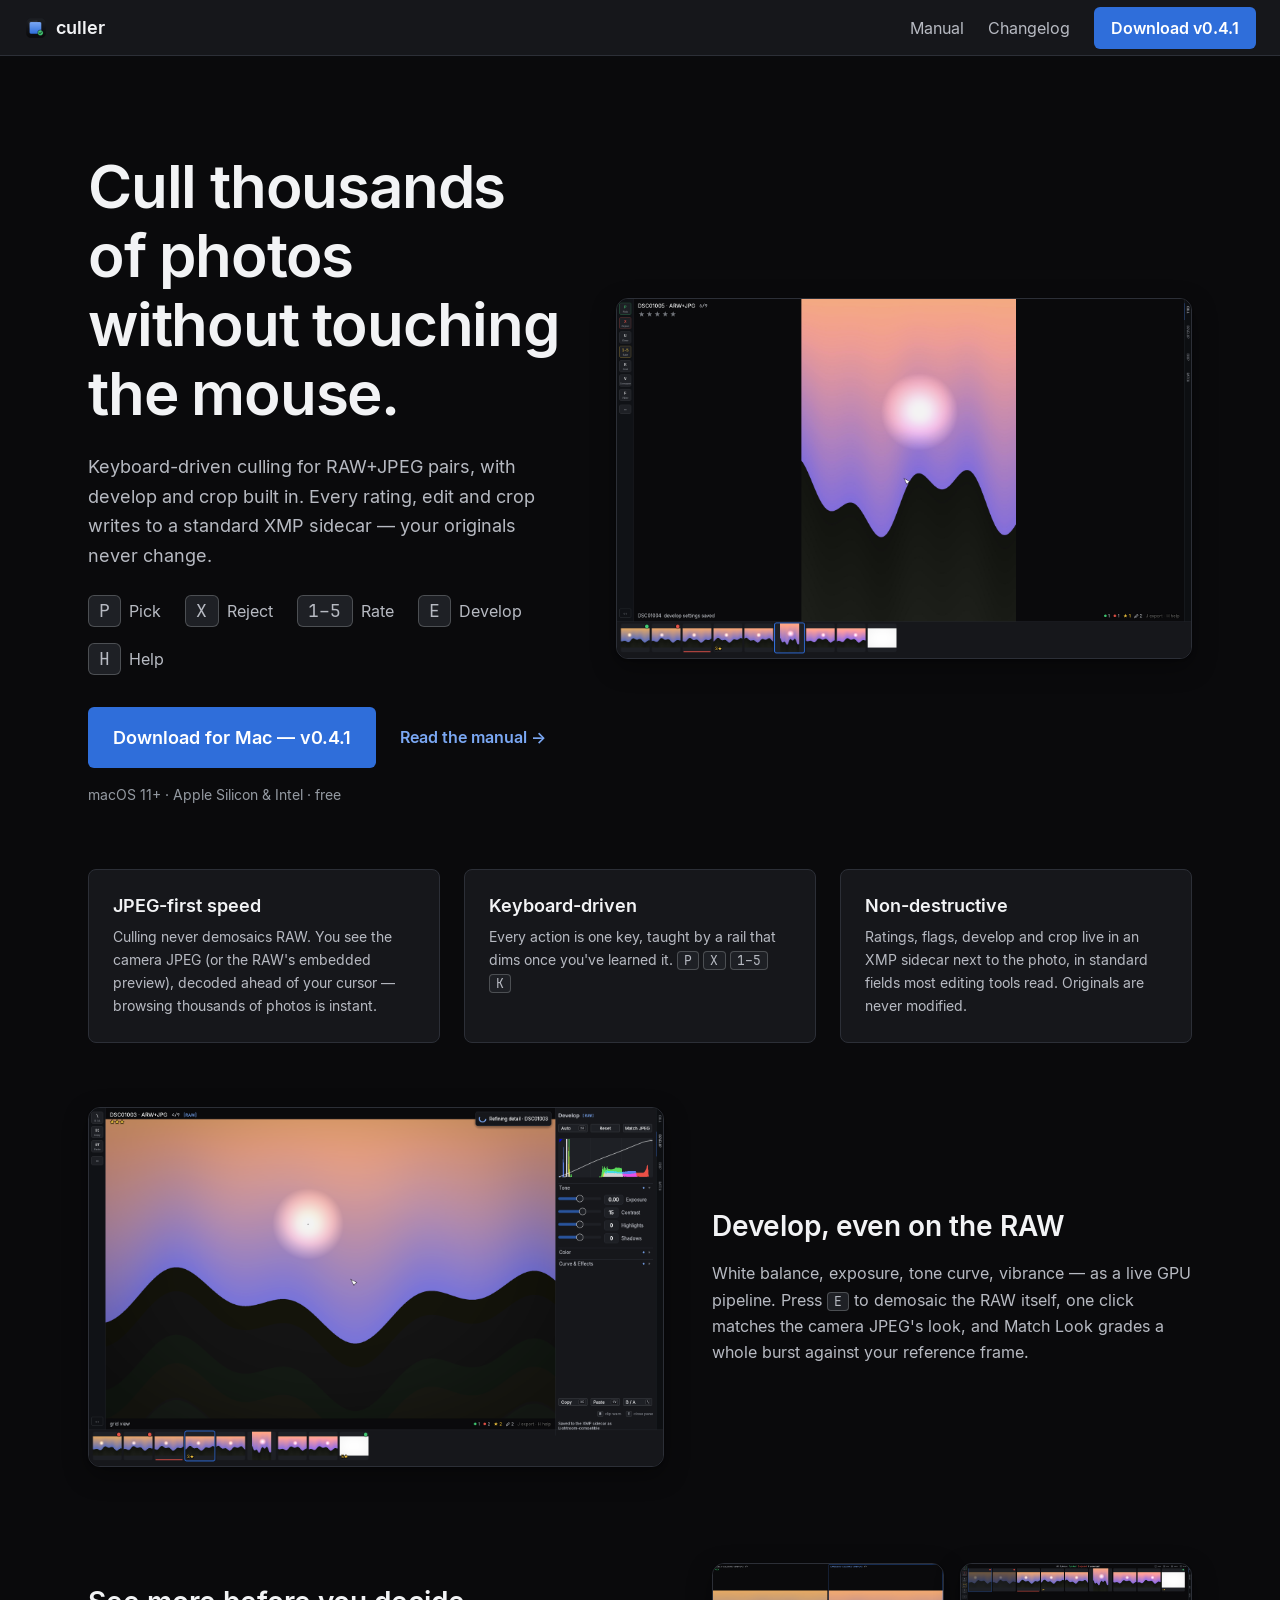
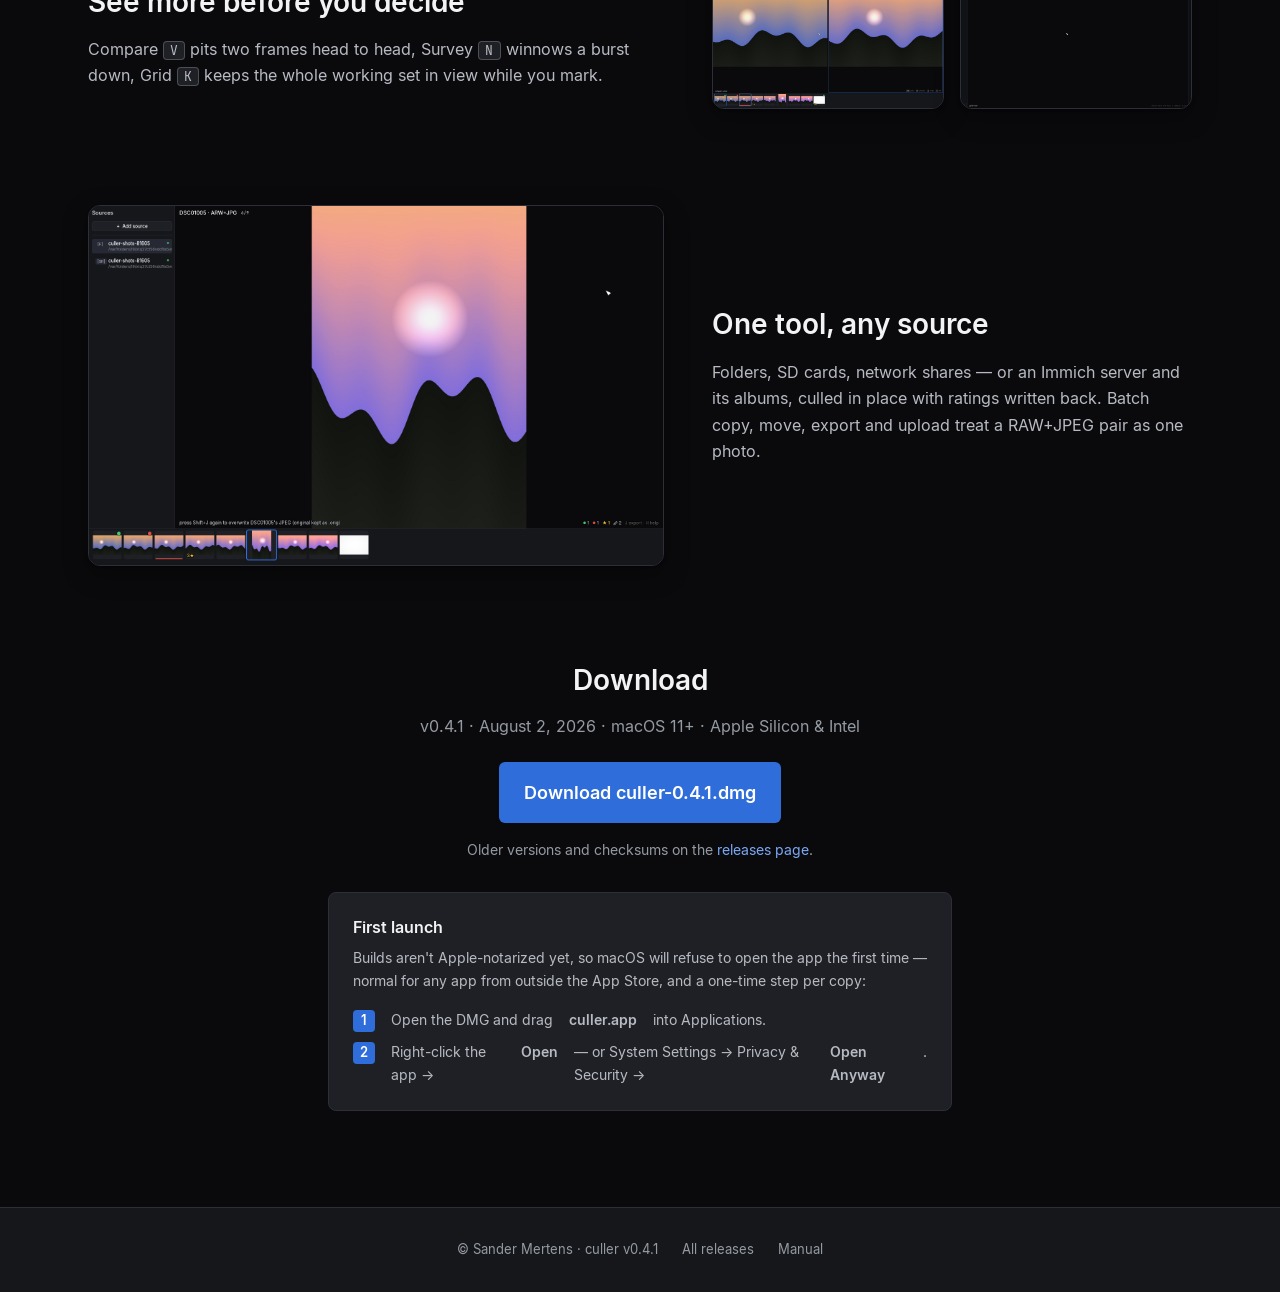
==== index.html @ eb778ec4 "site: v0.4.1" ====
<!DOCTYPE html>
<html lang="en">
<head>
<meta charset="utf-8">
<meta name="viewport" content="width=device-width, initial-scale=1">
<title>culler — keyboard-driven photo culling for macOS</title>
<meta name="description" content="Extremely fast, keyboard-driven photo culling for macOS. RAW+JPEG pairs, develop and crop built in, everything non-destructive.">
<link rel="icon" type="image/png" href="https://mertenssander.github.io/culler-releases/img/icon-256.png">
<link rel="apple-touch-icon" href="https://mertenssander.github.io/culler-releases/img/icon-512.png">
<link rel="preload" href="https://mertenssander.github.io/culler-releases/fonts/Inter-Regular.woff2" as="font" type="font/woff2" crossorigin>
<link rel="preload" href="https://mertenssander.github.io/culler-releases/fonts/Inter-SemiBold.woff2" as="font" type="font/woff2" crossorigin>
<link rel="preload" href="https://mertenssander.github.io/culler-releases/fonts/JetBrainsMono-Regular.woff2" as="font" type="font/woff2" crossorigin>
<link rel="stylesheet" href="https://mertenssander.github.io/culler-releases/css/site.css?h=91cbe195ef2dc306fa63">
</head>
<body>
<header class="nav">
  <a class="nav-brand" href="https://mertenssander.github.io/culler-releases/">
    <img src="https://mertenssander.github.io/culler-releases/img/icon-256.png" alt="" width="24" height="24">
    <span>culler</span>
  </a>
  <nav class="nav-links">
    <a href="https://mertenssander.github.io/culler-releases/manual/">Manual</a>
    <a href="https://mertenssander.github.io/culler-releases/changelog/">Changelog</a>
    <a class="btn btn--accent" href="https://mertenssander.github.io/culler-releases/#download">Download v0.4.1</a>
  </nav>
  <details class="nav-menu">
    <summary aria-label="Menu">Menu</summary>
    <div class="nav-menu-panel">
      <a href="https://mertenssander.github.io/culler-releases/manual/">Manual</a>
      <a href="https://mertenssander.github.io/culler-releases/changelog/">Changelog</a>
      <a href="https://mertenssander.github.io/culler-releases/#download">Download v0.4.1</a>
    </div>
  </details>
</header>
<main>




  


<section class="hero">
  <div class="hero-copy">
    <h1>Cull thousands of photos without touching the mouse.</h1>
    <p class="lead">Keyboard-driven culling for RAW+JPEG pairs, with
    develop and crop built in. Every rating, edit and crop writes to
    a standard XMP sidecar — your originals never change.</p>
    <ul class="hero-keys">
      <li><kbd class="keycap keycap--lg">P</kbd> Pick</li>
      <li><kbd class="keycap keycap--lg">X</kbd> Reject</li>
      <li><kbd class="keycap keycap--lg">1–5</kbd> Rate</li>
      <li><kbd class="keycap keycap--lg">E</kbd> Develop</li>
      <li><kbd class="keycap keycap--lg">H</kbd> Help</li>
    </ul>
    <div class="hero-cta">
      <a class="btn btn--accent btn--lg" href="https:&#x2F;&#x2F;github.com&#x2F;mertenssander&#x2F;culler-releases&#x2F;releases&#x2F;download&#x2F;v0.4.1&#x2F;culler-0.4.1.dmg">Download for Mac — v0.4.1</a>
      <a class="link-arrow" href="https://mertenssander.github.io/culler-releases/manual/">Read the manual →</a>
    </div>
    <p class="hero-meta">macOS 11+ · Apple Silicon &amp; Intel · free</p>
  </div>
  <figure class="hero-shot">
    <img src="https://mertenssander.github.io/culler-releases/manual/img/01-culling-counters.png"
         alt="The culling view: a photo full-screen, pick and reject counters, the keycap rail on the left" width="1600" height="1000">
  </figure>
</section>

<section class="band">
  <div class="band-card">
    <h3>JPEG-first speed</h3>
    <p>Culling never demosaics RAW. You see the camera JPEG (or the RAW's
    embedded preview), decoded ahead of your cursor — browsing thousands of
    photos is instant.</p>
  </div>
  <div class="band-card">
    <h3>Keyboard-driven</h3>
    <p>Every action is one key, taught by a rail that dims once you've
    learned it. <kbd class="keycap">P</kbd> <kbd class="keycap">X</kbd> <kbd class="keycap">1–5</kbd>
    <kbd class="keycap">K</kbd></p>
  </div>
  <div class="band-card">
    <h3>Non-destructive</h3>
    <p>Ratings, flags, develop and crop live in an XMP sidecar next to the
    photo, in standard fields most editing tools read. Originals are never
    modified.</p>
  </div>
</section>

<section class="feature">
  <figure class="feature-shot">
    <img src="https://mertenssander.github.io/culler-releases/manual/img/12-develop-graded.png"
         alt="The develop pane: histogram, tone and color sliders, a graded photo" loading="lazy" width="1600" height="1000">
  </figure>
  <div class="feature-copy">
    <h2>Develop, even on the RAW</h2>
    <p>White balance, exposure, tone curve, vibrance — as a live GPU
    pipeline. Press <kbd class="keycap">E</kbd> to demosaic the RAW itself, one
    click matches the camera JPEG's look, and Match Look grades a whole
    burst against your reference frame.</p>
  </div>
</section>

<section class="feature feature--flip">
  <figure class="feature-shot feature-shot--pair">
    <img src="https://mertenssander.github.io/culler-releases/manual/img/09-compare.png"
         alt="Compare view: two photos side by side" loading="lazy" width="1600" height="1000">
    <img src="https://mertenssander.github.io/culler-releases/manual/img/18-grid.png"
         alt="Grid view: the working set as thumbnails with a live tally" loading="lazy" width="1600" height="1000">
  </figure>
  <div class="feature-copy">
    <h2>See more before you decide</h2>
    <p>Compare <kbd class="keycap">V</kbd> pits two frames head to head, Survey
    <kbd class="keycap">N</kbd> winnows a burst down, Grid <kbd class="keycap">K</kbd>
    keeps the whole working set in view while you mark.</p>
  </div>
</section>

<section class="feature">
  <figure class="feature-shot">
    <img src="https://mertenssander.github.io/culler-releases/manual/img/06-sources-pane.png"
         alt="The sources pane: folders, SD cards and an Immich server with albums" loading="lazy" width="1600" height="1000">
  </figure>
  <div class="feature-copy">
    <h2>One tool, any source</h2>
    <p>Folders, SD cards, network shares — or an Immich server and its
    albums, culled in place with ratings written back. Batch copy, move,
    export and upload treat a RAW+JPEG pair as one photo.</p>
  </div>
</section>

<section class="download" id="download">
  <h2>Download</h2>
  <p class="download-meta">v0.4.1 · August  2, 2026 ·
  macOS 11+ · Apple Silicon &amp; Intel</p>
  <a class="btn btn--accent btn--lg" href="https:&#x2F;&#x2F;github.com&#x2F;mertenssander&#x2F;culler-releases&#x2F;releases&#x2F;download&#x2F;v0.4.1&#x2F;culler-0.4.1.dmg">Download culler-0.4.1.dmg</a>
  <p class="download-alt">Older versions and checksums on the
  <a href="https://github.com/mertenssander/culler-releases/releases">releases page</a>.</p>
  <div class="firstlaunch">
    <h3>First launch</h3>
    <p>Builds aren't Apple-notarized yet, so macOS will refuse to open the
    app the first time — normal for any app from outside the App Store, and
    a one-time step per copy:</p>
    <ol>
      <li>Open the DMG and drag <strong>culler.app</strong> into Applications.</li>
      <li>Right-click the app → <strong>Open</strong> — or System Settings →
      Privacy &amp; Security → <strong>Open Anyway</strong>.</li>
    </ol>
  </div>
</section>

</main>
<footer class="footer">
  <span>© Sander Mertens · culler v0.4.1</span>
  <a href="https://github.com/mertenssander/culler-releases/releases">All releases</a>
  <a href="https://mertenssander.github.io/culler-releases/manual/">Manual</a>
</footer>
</body>
</html>
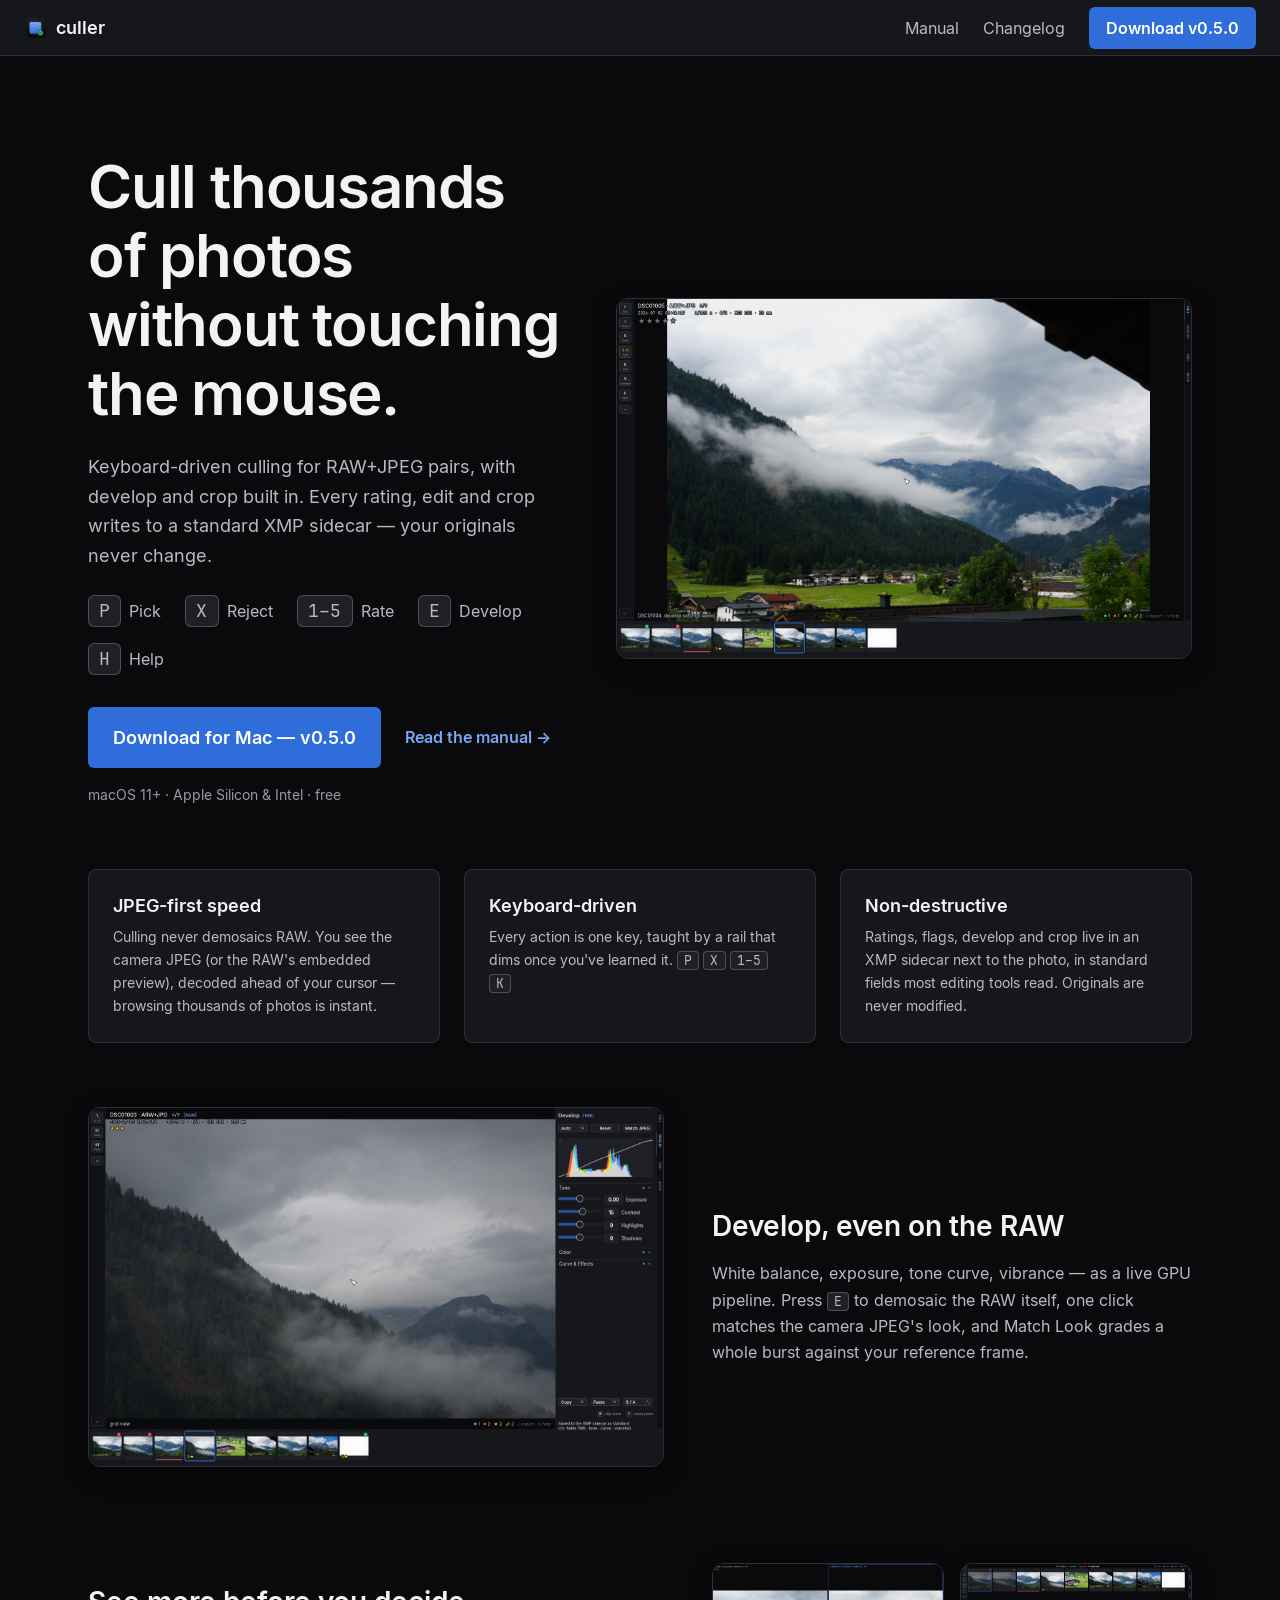
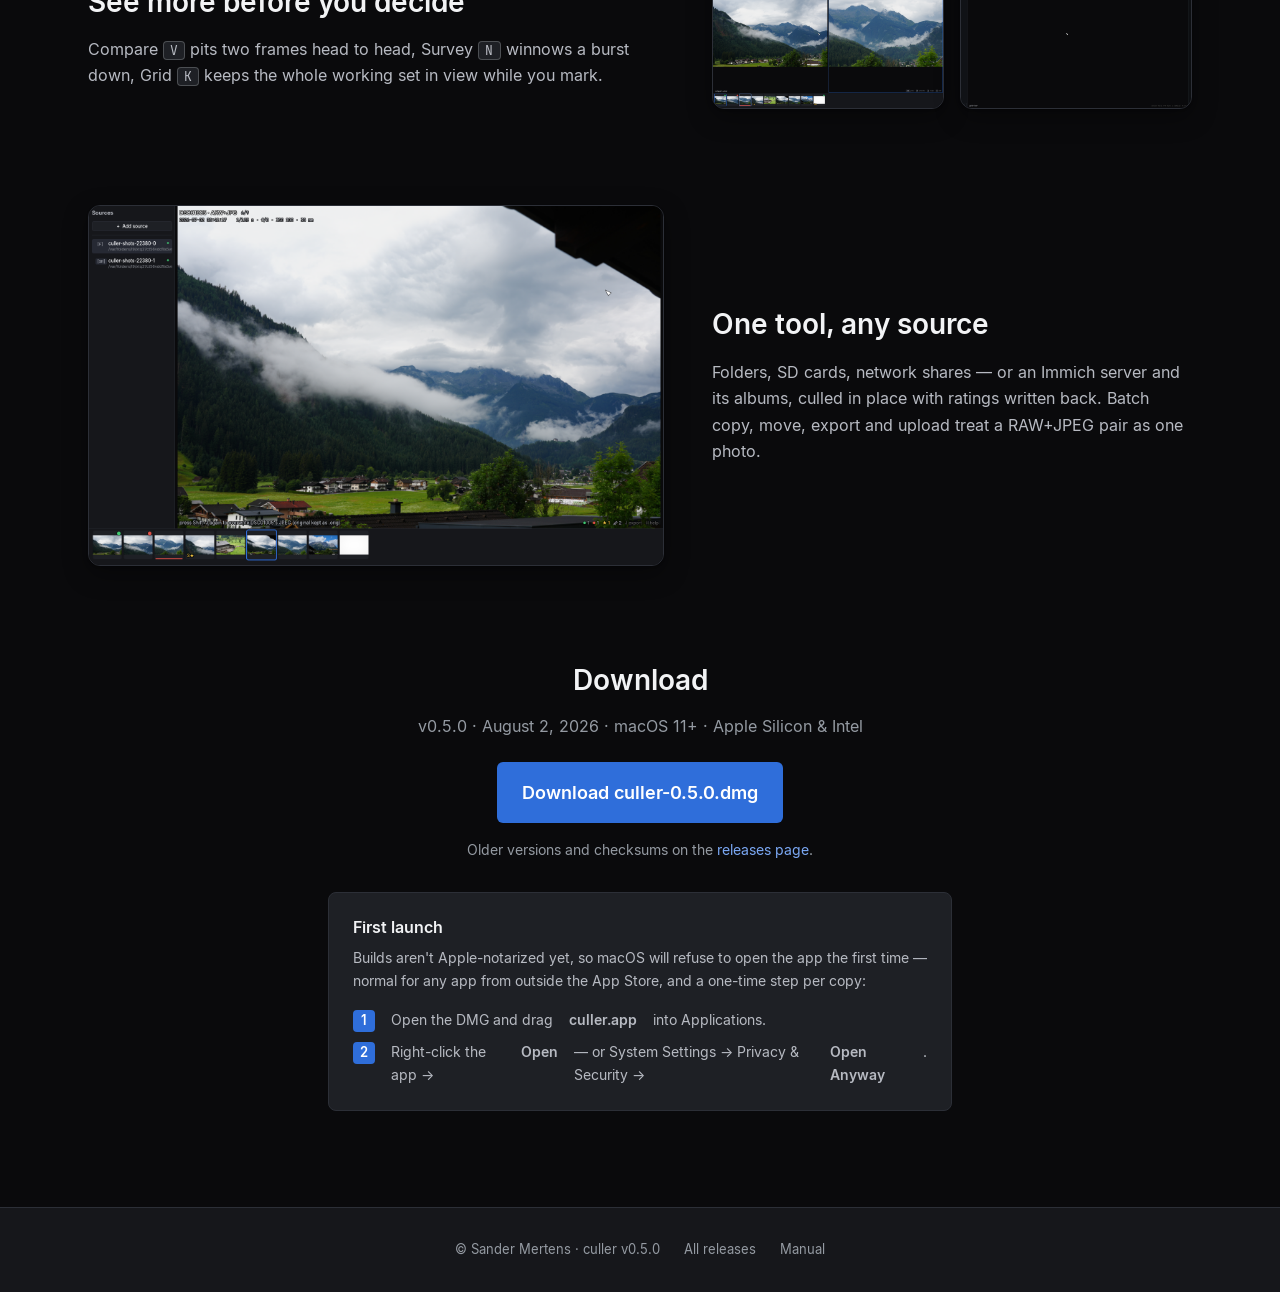
==== commit 75cf0464: "site: v0.5.0" ====
--- a/index.html
+++ b/index.html
@@ -22,14 +22,14 @@
   <nav class="nav-links">
     <a href="https://mertenssander.github.io/culler-releases/manual/">Manual</a>
     <a href="https://mertenssander.github.io/culler-releases/changelog/">Changelog</a>
-    <a class="btn btn--accent" href="https://mertenssander.github.io/culler-releases/#download">Download v0.4.1</a>
+    <a class="btn btn--accent" href="https://mertenssander.github.io/culler-releases/#download">Download v0.5.0</a>
   </nav>
   <details class="nav-menu">
     <summary aria-label="Menu">Menu</summary>
     <div class="nav-menu-panel">
       <a href="https://mertenssander.github.io/culler-releases/manual/">Manual</a>
       <a href="https://mertenssander.github.io/culler-releases/changelog/">Changelog</a>
-      <a href="https://mertenssander.github.io/culler-releases/#download">Download v0.4.1</a>
+      <a href="https://mertenssander.github.io/culler-releases/#download">Download v0.5.0</a>
     </div>
   </details>
 </header>
@@ -55,7 +55,7 @@
       <li><kbd class="keycap keycap--lg">H</kbd> Help</li>
     </ul>
     <div class="hero-cta">
-      <a class="btn btn--accent btn--lg" href="https:&#x2F;&#x2F;github.com&#x2F;mertenssander&#x2F;culler-releases&#x2F;releases&#x2F;download&#x2F;v0.4.1&#x2F;culler-0.4.1.dmg">Download for Mac — v0.4.1</a>
+      <a class="btn btn--accent btn--lg" href="https:&#x2F;&#x2F;github.com&#x2F;mertenssander&#x2F;culler-releases&#x2F;releases&#x2F;download&#x2F;v0.5.0&#x2F;culler-0.5.0.dmg">Download for Mac — v0.5.0</a>
       <a class="link-arrow" href="https://mertenssander.github.io/culler-releases/manual/">Read the manual →</a>
     </div>
     <p class="hero-meta">macOS 11+ · Apple Silicon &amp; Intel · free</p>
@@ -131,9 +131,9 @@
 
 <section class="download" id="download">
   <h2>Download</h2>
-  <p class="download-meta">v0.4.1 · August  2, 2026 ·
+  <p class="download-meta">v0.5.0 · August  2, 2026 ·
   macOS 11+ · Apple Silicon &amp; Intel</p>
-  <a class="btn btn--accent btn--lg" href="https:&#x2F;&#x2F;github.com&#x2F;mertenssander&#x2F;culler-releases&#x2F;releases&#x2F;download&#x2F;v0.4.1&#x2F;culler-0.4.1.dmg">Download culler-0.4.1.dmg</a>
+  <a class="btn btn--accent btn--lg" href="https:&#x2F;&#x2F;github.com&#x2F;mertenssander&#x2F;culler-releases&#x2F;releases&#x2F;download&#x2F;v0.5.0&#x2F;culler-0.5.0.dmg">Download culler-0.5.0.dmg</a>
   <p class="download-alt">Older versions and checksums on the
   <a href="https://github.com/mertenssander/culler-releases/releases">releases page</a>.</p>
   <div class="firstlaunch">
@@ -151,7 +151,7 @@
 
 </main>
 <footer class="footer">
-  <span>© Sander Mertens · culler v0.4.1</span>
+  <span>© Sander Mertens · culler v0.5.0</span>
   <a href="https://github.com/mertenssander/culler-releases/releases">All releases</a>
   <a href="https://mertenssander.github.io/culler-releases/manual/">Manual</a>
 </footer>
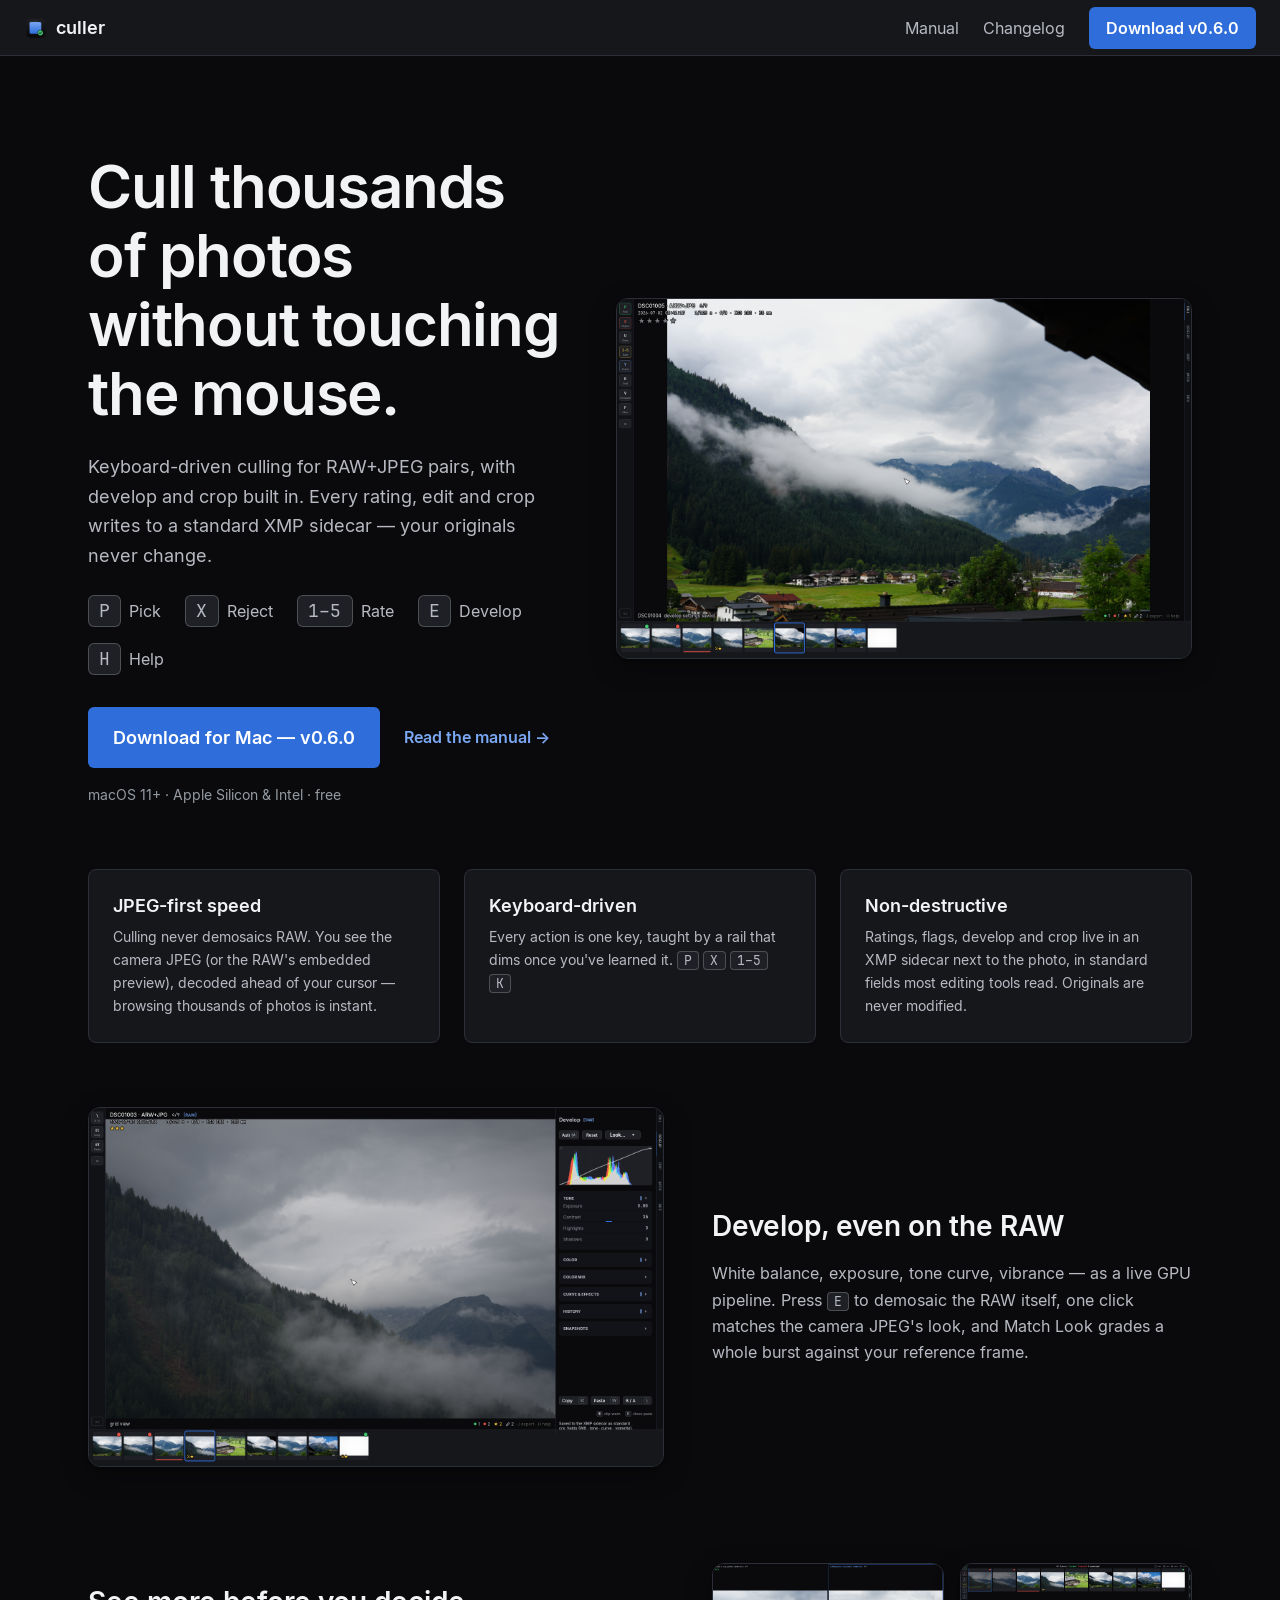
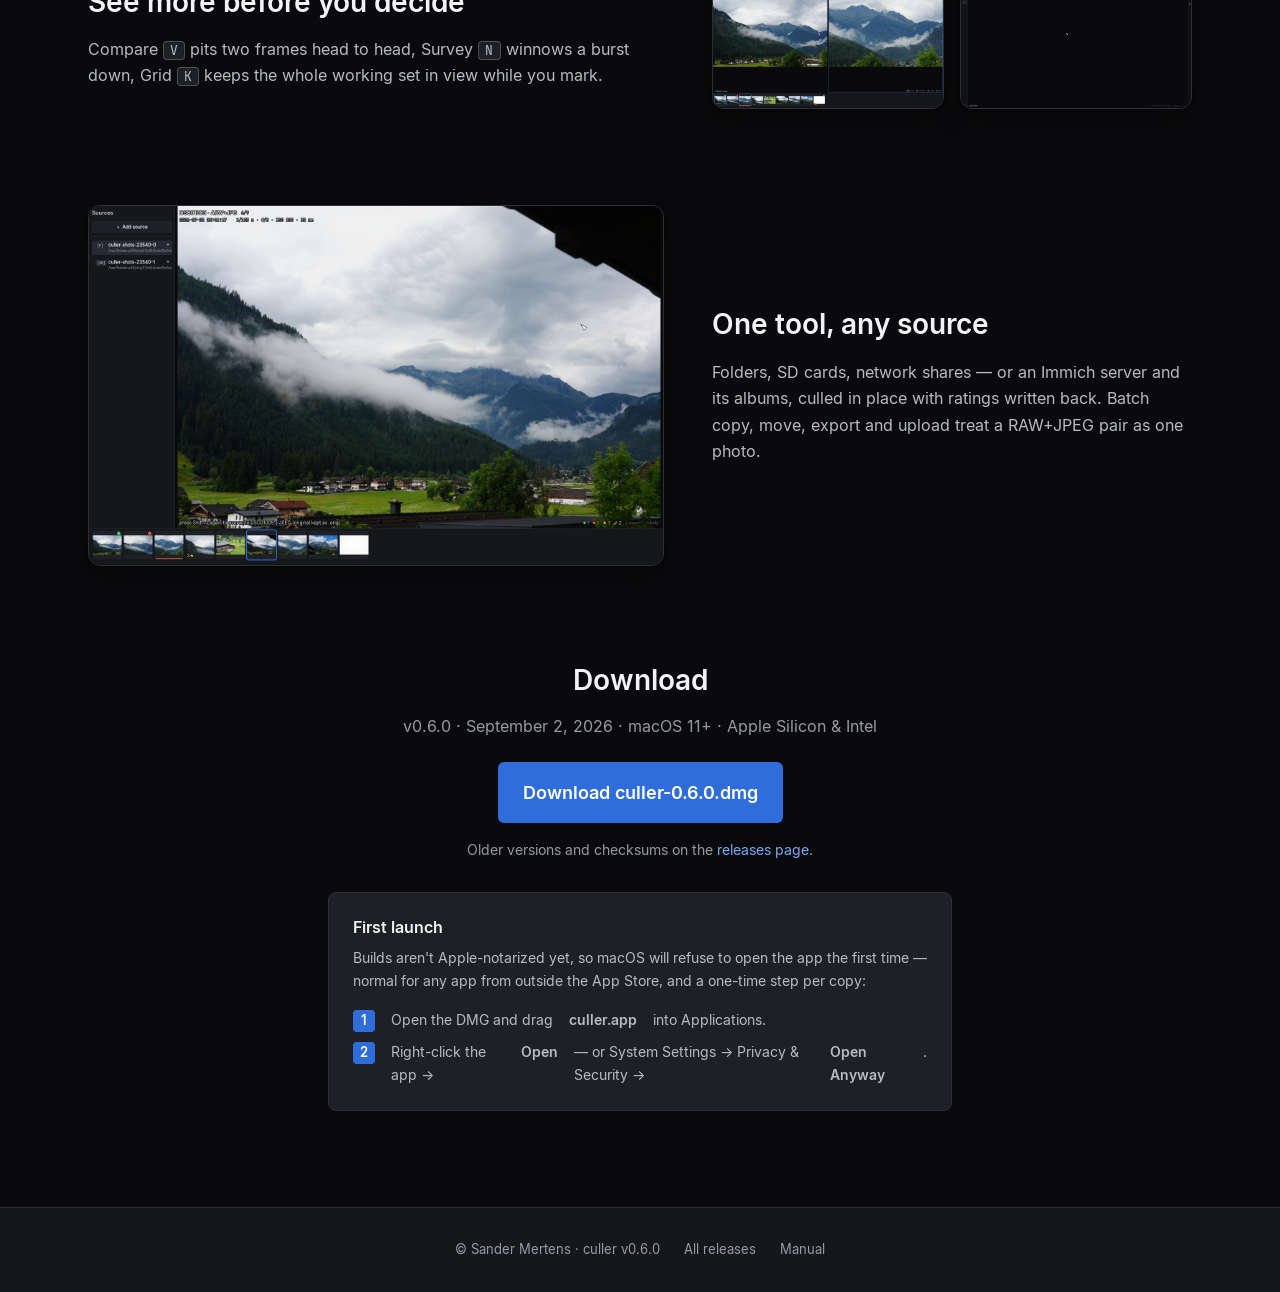
==== commit ce78b548: "site: v0.6.0" ====
--- a/index.html
+++ b/index.html
@@ -22,14 +22,14 @@
   <nav class="nav-links">
     <a href="https://mertenssander.github.io/culler-releases/manual/">Manual</a>
     <a href="https://mertenssander.github.io/culler-releases/changelog/">Changelog</a>
-    <a class="btn btn--accent" href="https://mertenssander.github.io/culler-releases/#download">Download v0.5.0</a>
+    <a class="btn btn--accent" href="https://mertenssander.github.io/culler-releases/#download">Download v0.6.0</a>
   </nav>
   <details class="nav-menu">
     <summary aria-label="Menu">Menu</summary>
     <div class="nav-menu-panel">
       <a href="https://mertenssander.github.io/culler-releases/manual/">Manual</a>
       <a href="https://mertenssander.github.io/culler-releases/changelog/">Changelog</a>
-      <a href="https://mertenssander.github.io/culler-releases/#download">Download v0.5.0</a>
+      <a href="https://mertenssander.github.io/culler-releases/#download">Download v0.6.0</a>
     </div>
   </details>
 </header>
@@ -55,7 +55,7 @@
       <li><kbd class="keycap keycap--lg">H</kbd> Help</li>
     </ul>
     <div class="hero-cta">
-      <a class="btn btn--accent btn--lg" href="https:&#x2F;&#x2F;github.com&#x2F;mertenssander&#x2F;culler-releases&#x2F;releases&#x2F;download&#x2F;v0.5.0&#x2F;culler-0.5.0.dmg">Download for Mac — v0.5.0</a>
+      <a class="btn btn--accent btn--lg" href="https:&#x2F;&#x2F;github.com&#x2F;mertenssander&#x2F;culler-releases&#x2F;releases&#x2F;download&#x2F;v0.6.0&#x2F;culler-0.6.0.dmg">Download for Mac — v0.6.0</a>
       <a class="link-arrow" href="https://mertenssander.github.io/culler-releases/manual/">Read the manual →</a>
     </div>
     <p class="hero-meta">macOS 11+ · Apple Silicon &amp; Intel · free</p>
@@ -131,9 +131,9 @@
 
 <section class="download" id="download">
   <h2>Download</h2>
-  <p class="download-meta">v0.5.0 · August  2, 2026 ·
+  <p class="download-meta">v0.6.0 · September  2, 2026 ·
   macOS 11+ · Apple Silicon &amp; Intel</p>
-  <a class="btn btn--accent btn--lg" href="https:&#x2F;&#x2F;github.com&#x2F;mertenssander&#x2F;culler-releases&#x2F;releases&#x2F;download&#x2F;v0.5.0&#x2F;culler-0.5.0.dmg">Download culler-0.5.0.dmg</a>
+  <a class="btn btn--accent btn--lg" href="https:&#x2F;&#x2F;github.com&#x2F;mertenssander&#x2F;culler-releases&#x2F;releases&#x2F;download&#x2F;v0.6.0&#x2F;culler-0.6.0.dmg">Download culler-0.6.0.dmg</a>
   <p class="download-alt">Older versions and checksums on the
   <a href="https://github.com/mertenssander/culler-releases/releases">releases page</a>.</p>
   <div class="firstlaunch">
@@ -151,7 +151,7 @@
 
 </main>
 <footer class="footer">
-  <span>© Sander Mertens · culler v0.5.0</span>
+  <span>© Sander Mertens · culler v0.6.0</span>
   <a href="https://github.com/mertenssander/culler-releases/releases">All releases</a>
   <a href="https://mertenssander.github.io/culler-releases/manual/">Manual</a>
 </footer>
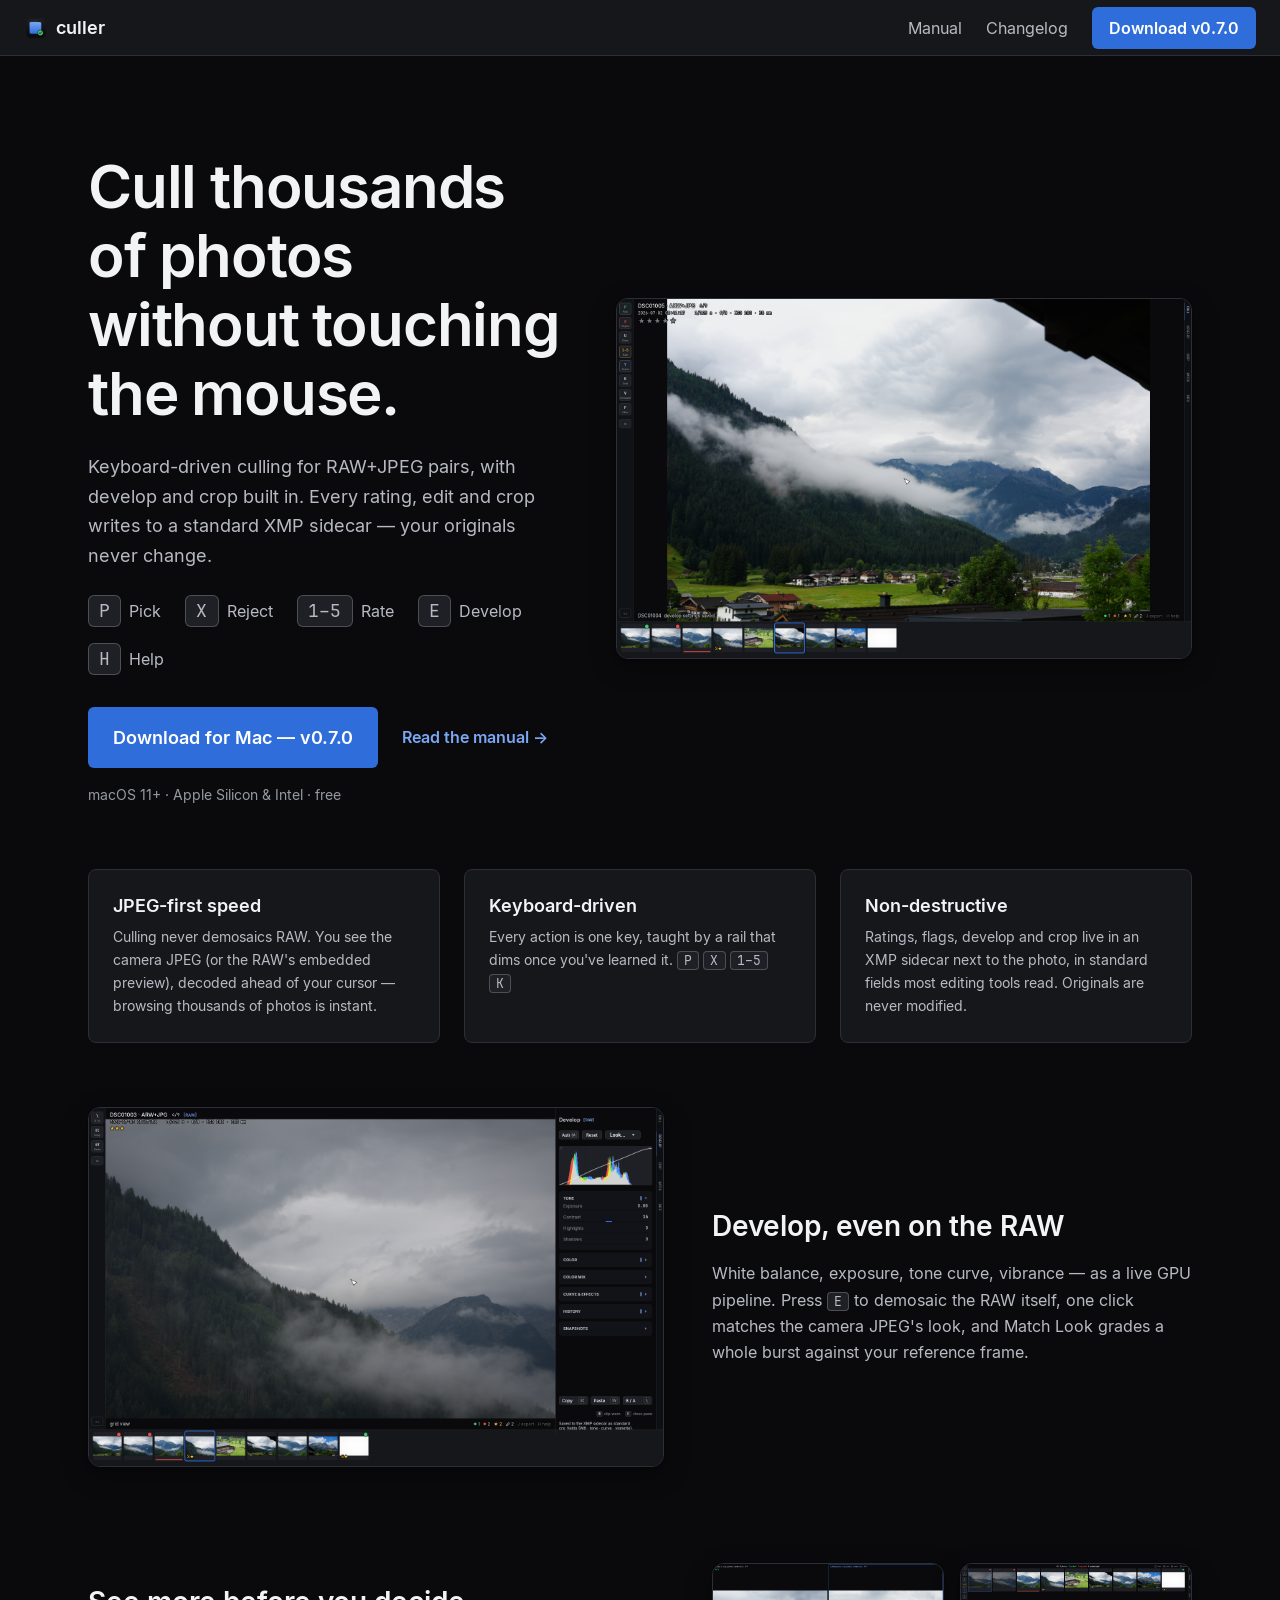
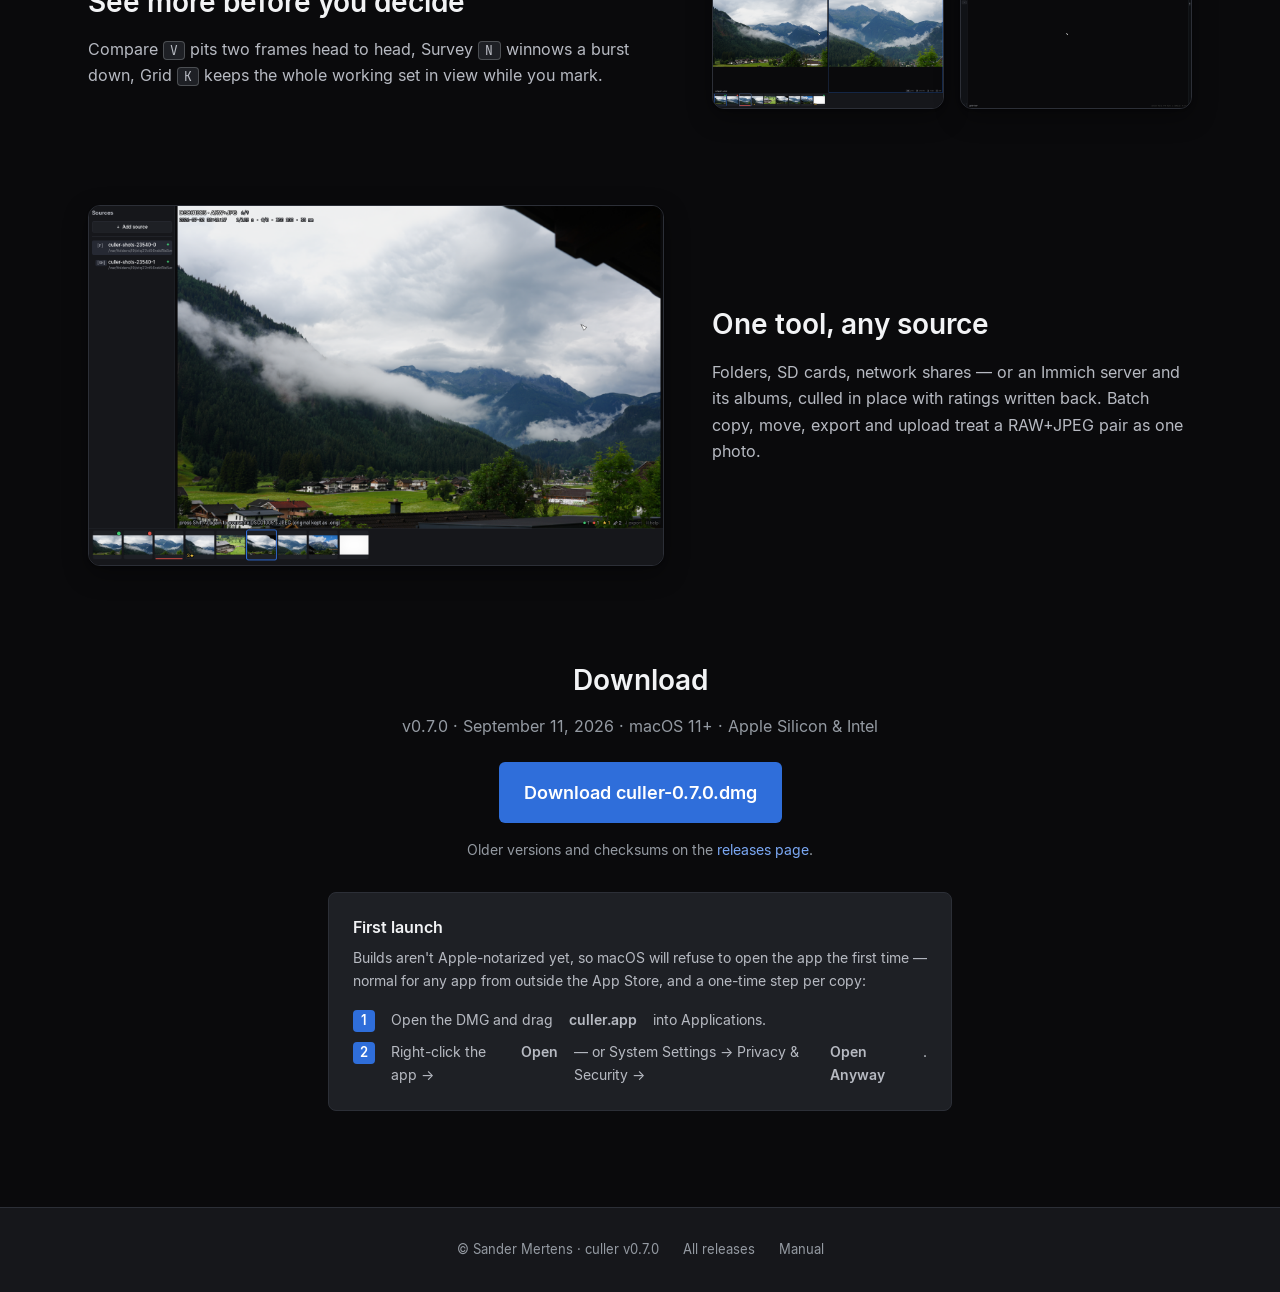
==== commit 8399f265: "site: v0.7.0" ====
--- a/index.html
+++ b/index.html
@@ -22,14 +22,14 @@
   <nav class="nav-links">
     <a href="https://mertenssander.github.io/culler-releases/manual/">Manual</a>
     <a href="https://mertenssander.github.io/culler-releases/changelog/">Changelog</a>
-    <a class="btn btn--accent" href="https://mertenssander.github.io/culler-releases/#download">Download v0.6.0</a>
+    <a class="btn btn--accent" href="https://mertenssander.github.io/culler-releases/#download">Download v0.7.0</a>
   </nav>
   <details class="nav-menu">
     <summary aria-label="Menu">Menu</summary>
     <div class="nav-menu-panel">
       <a href="https://mertenssander.github.io/culler-releases/manual/">Manual</a>
       <a href="https://mertenssander.github.io/culler-releases/changelog/">Changelog</a>
-      <a href="https://mertenssander.github.io/culler-releases/#download">Download v0.6.0</a>
+      <a href="https://mertenssander.github.io/culler-releases/#download">Download v0.7.0</a>
     </div>
   </details>
 </header>
@@ -55,7 +55,7 @@
       <li><kbd class="keycap keycap--lg">H</kbd> Help</li>
     </ul>
     <div class="hero-cta">
-      <a class="btn btn--accent btn--lg" href="https:&#x2F;&#x2F;github.com&#x2F;mertenssander&#x2F;culler-releases&#x2F;releases&#x2F;download&#x2F;v0.6.0&#x2F;culler-0.6.0.dmg">Download for Mac — v0.6.0</a>
+      <a class="btn btn--accent btn--lg" href="https:&#x2F;&#x2F;github.com&#x2F;mertenssander&#x2F;culler-releases&#x2F;releases&#x2F;download&#x2F;v0.7.0&#x2F;culler-0.7.0.dmg">Download for Mac — v0.7.0</a>
       <a class="link-arrow" href="https://mertenssander.github.io/culler-releases/manual/">Read the manual →</a>
     </div>
     <p class="hero-meta">macOS 11+ · Apple Silicon &amp; Intel · free</p>
@@ -131,9 +131,9 @@
 
 <section class="download" id="download">
   <h2>Download</h2>
-  <p class="download-meta">v0.6.0 · September  2, 2026 ·
+  <p class="download-meta">v0.7.0 · September 11, 2026 ·
   macOS 11+ · Apple Silicon &amp; Intel</p>
-  <a class="btn btn--accent btn--lg" href="https:&#x2F;&#x2F;github.com&#x2F;mertenssander&#x2F;culler-releases&#x2F;releases&#x2F;download&#x2F;v0.6.0&#x2F;culler-0.6.0.dmg">Download culler-0.6.0.dmg</a>
+  <a class="btn btn--accent btn--lg" href="https:&#x2F;&#x2F;github.com&#x2F;mertenssander&#x2F;culler-releases&#x2F;releases&#x2F;download&#x2F;v0.7.0&#x2F;culler-0.7.0.dmg">Download culler-0.7.0.dmg</a>
   <p class="download-alt">Older versions and checksums on the
   <a href="https://github.com/mertenssander/culler-releases/releases">releases page</a>.</p>
   <div class="firstlaunch">
@@ -151,7 +151,7 @@
 
 </main>
 <footer class="footer">
-  <span>© Sander Mertens · culler v0.6.0</span>
+  <span>© Sander Mertens · culler v0.7.0</span>
   <a href="https://github.com/mertenssander/culler-releases/releases">All releases</a>
   <a href="https://mertenssander.github.io/culler-releases/manual/">Manual</a>
 </footer>
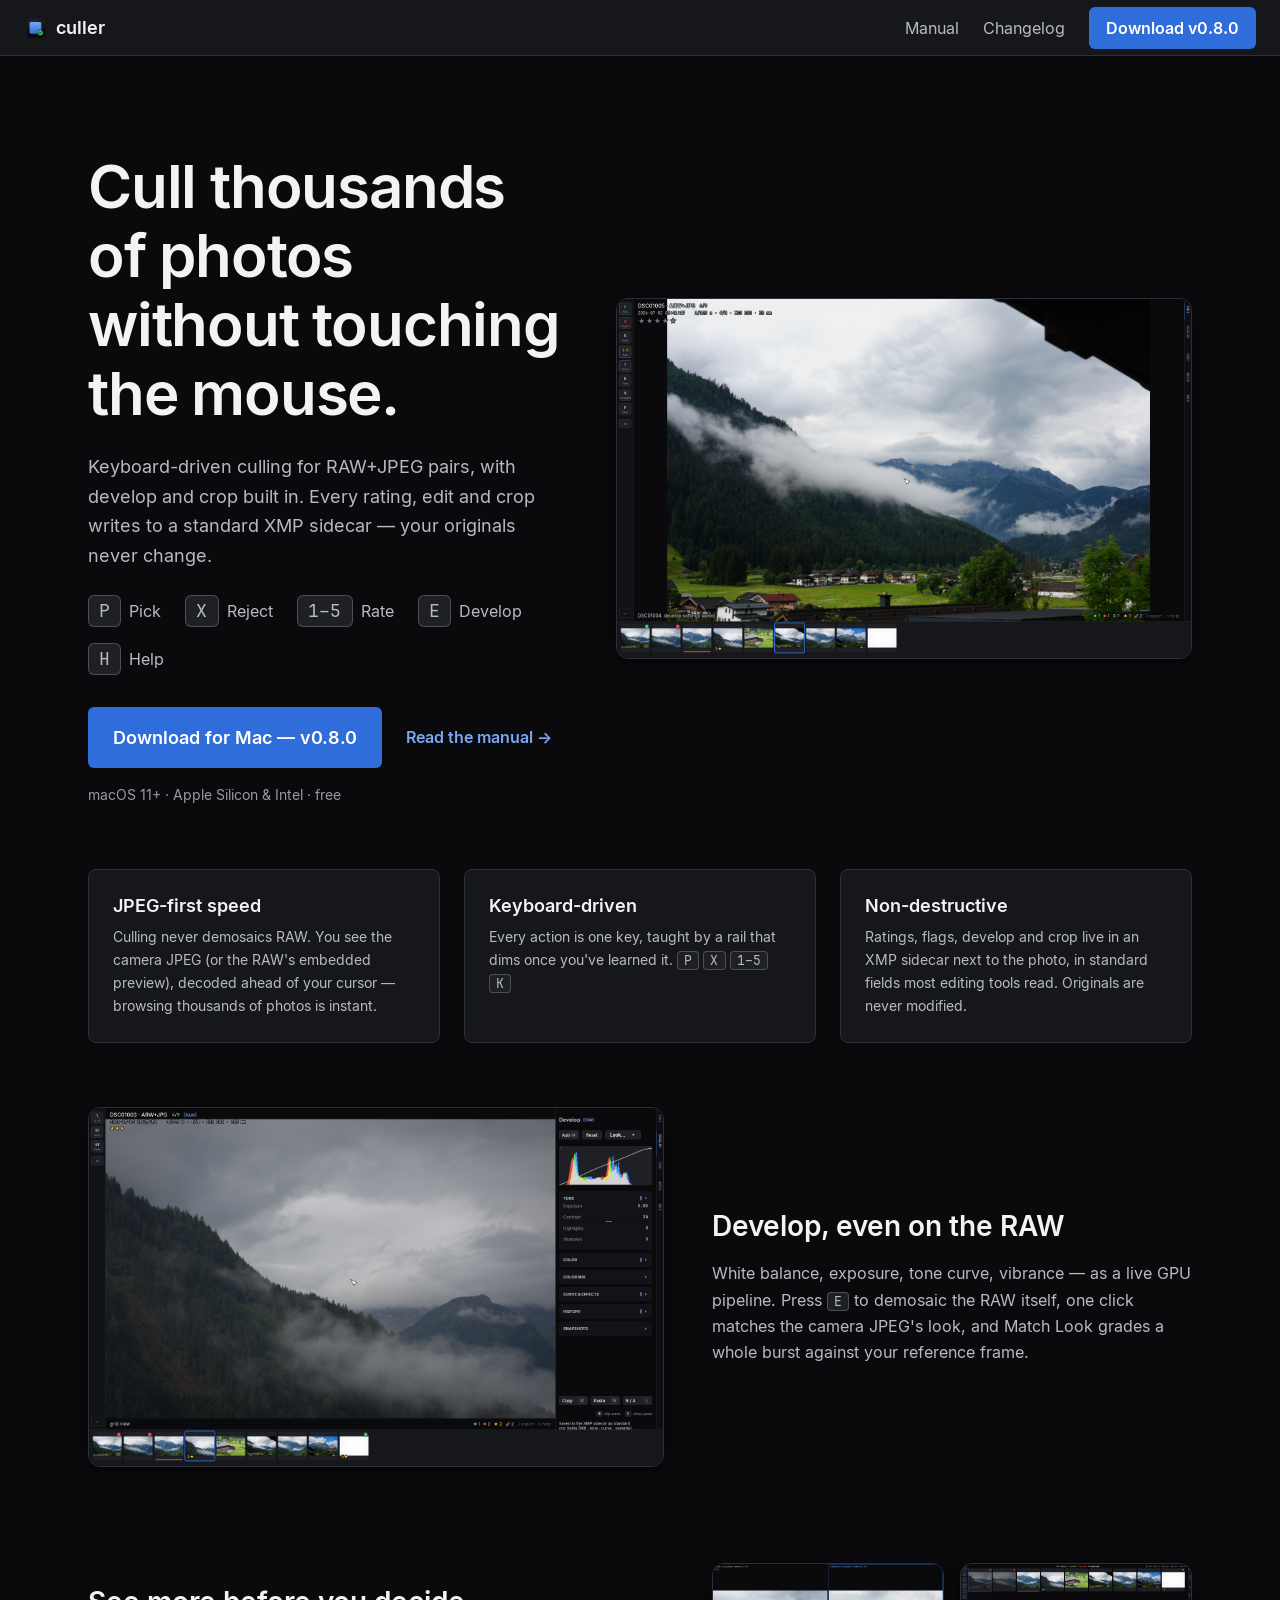
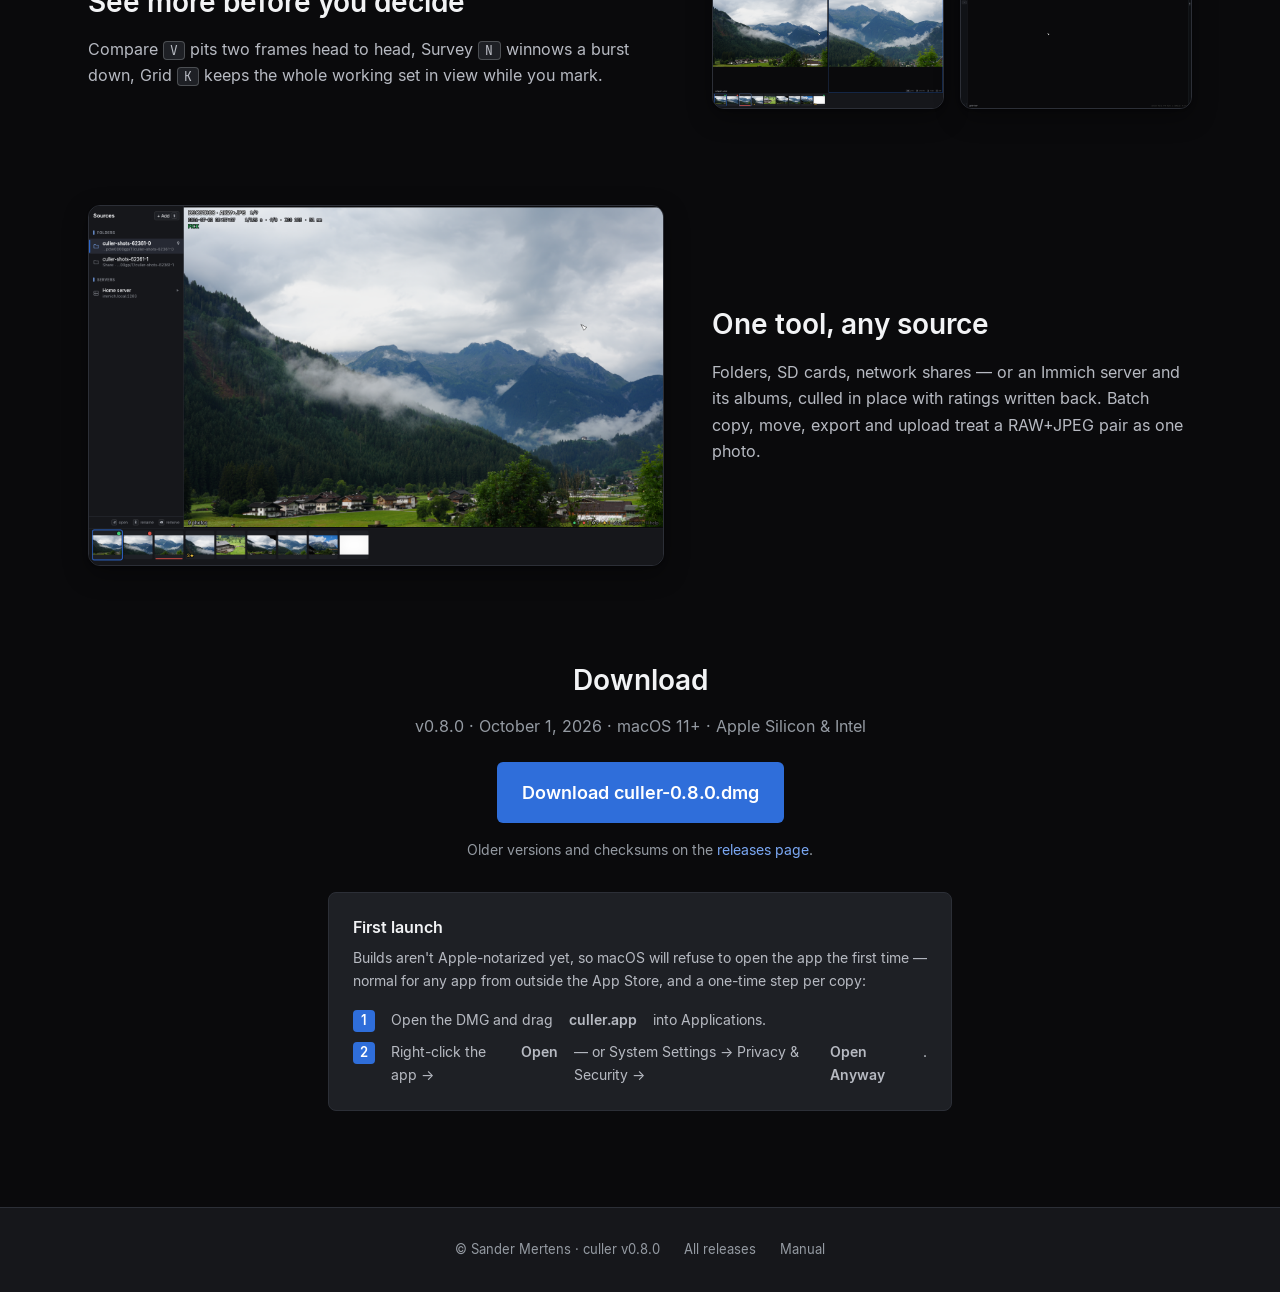
==== commit a9011d79: "site: v0.8.0" ====
--- a/index.html
+++ b/index.html
@@ -22,14 +22,14 @@
   <nav class="nav-links">
     <a href="https://mertenssander.github.io/culler-releases/manual/">Manual</a>
     <a href="https://mertenssander.github.io/culler-releases/changelog/">Changelog</a>
-    <a class="btn btn--accent" href="https://mertenssander.github.io/culler-releases/#download">Download v0.7.0</a>
+    <a class="btn btn--accent" href="https://mertenssander.github.io/culler-releases/#download">Download v0.8.0</a>
   </nav>
   <details class="nav-menu">
     <summary aria-label="Menu">Menu</summary>
     <div class="nav-menu-panel">
       <a href="https://mertenssander.github.io/culler-releases/manual/">Manual</a>
       <a href="https://mertenssander.github.io/culler-releases/changelog/">Changelog</a>
-      <a href="https://mertenssander.github.io/culler-releases/#download">Download v0.7.0</a>
+      <a href="https://mertenssander.github.io/culler-releases/#download">Download v0.8.0</a>
     </div>
   </details>
 </header>
@@ -55,7 +55,7 @@
       <li><kbd class="keycap keycap--lg">H</kbd> Help</li>
     </ul>
     <div class="hero-cta">
-      <a class="btn btn--accent btn--lg" href="https:&#x2F;&#x2F;github.com&#x2F;mertenssander&#x2F;culler-releases&#x2F;releases&#x2F;download&#x2F;v0.7.0&#x2F;culler-0.7.0.dmg">Download for Mac — v0.7.0</a>
+      <a class="btn btn--accent btn--lg" href="https:&#x2F;&#x2F;github.com&#x2F;mertenssander&#x2F;culler-releases&#x2F;releases&#x2F;download&#x2F;v0.8.0&#x2F;culler-0.8.0.dmg">Download for Mac — v0.8.0</a>
       <a class="link-arrow" href="https://mertenssander.github.io/culler-releases/manual/">Read the manual →</a>
     </div>
     <p class="hero-meta">macOS 11+ · Apple Silicon &amp; Intel · free</p>
@@ -131,9 +131,9 @@
 
 <section class="download" id="download">
   <h2>Download</h2>
-  <p class="download-meta">v0.7.0 · September 11, 2026 ·
+  <p class="download-meta">v0.8.0 · October  1, 2026 ·
   macOS 11+ · Apple Silicon &amp; Intel</p>
-  <a class="btn btn--accent btn--lg" href="https:&#x2F;&#x2F;github.com&#x2F;mertenssander&#x2F;culler-releases&#x2F;releases&#x2F;download&#x2F;v0.7.0&#x2F;culler-0.7.0.dmg">Download culler-0.7.0.dmg</a>
+  <a class="btn btn--accent btn--lg" href="https:&#x2F;&#x2F;github.com&#x2F;mertenssander&#x2F;culler-releases&#x2F;releases&#x2F;download&#x2F;v0.8.0&#x2F;culler-0.8.0.dmg">Download culler-0.8.0.dmg</a>
   <p class="download-alt">Older versions and checksums on the
   <a href="https://github.com/mertenssander/culler-releases/releases">releases page</a>.</p>
   <div class="firstlaunch">
@@ -151,7 +151,7 @@
 
 </main>
 <footer class="footer">
-  <span>© Sander Mertens · culler v0.7.0</span>
+  <span>© Sander Mertens · culler v0.8.0</span>
   <a href="https://github.com/mertenssander/culler-releases/releases">All releases</a>
   <a href="https://mertenssander.github.io/culler-releases/manual/">Manual</a>
 </footer>
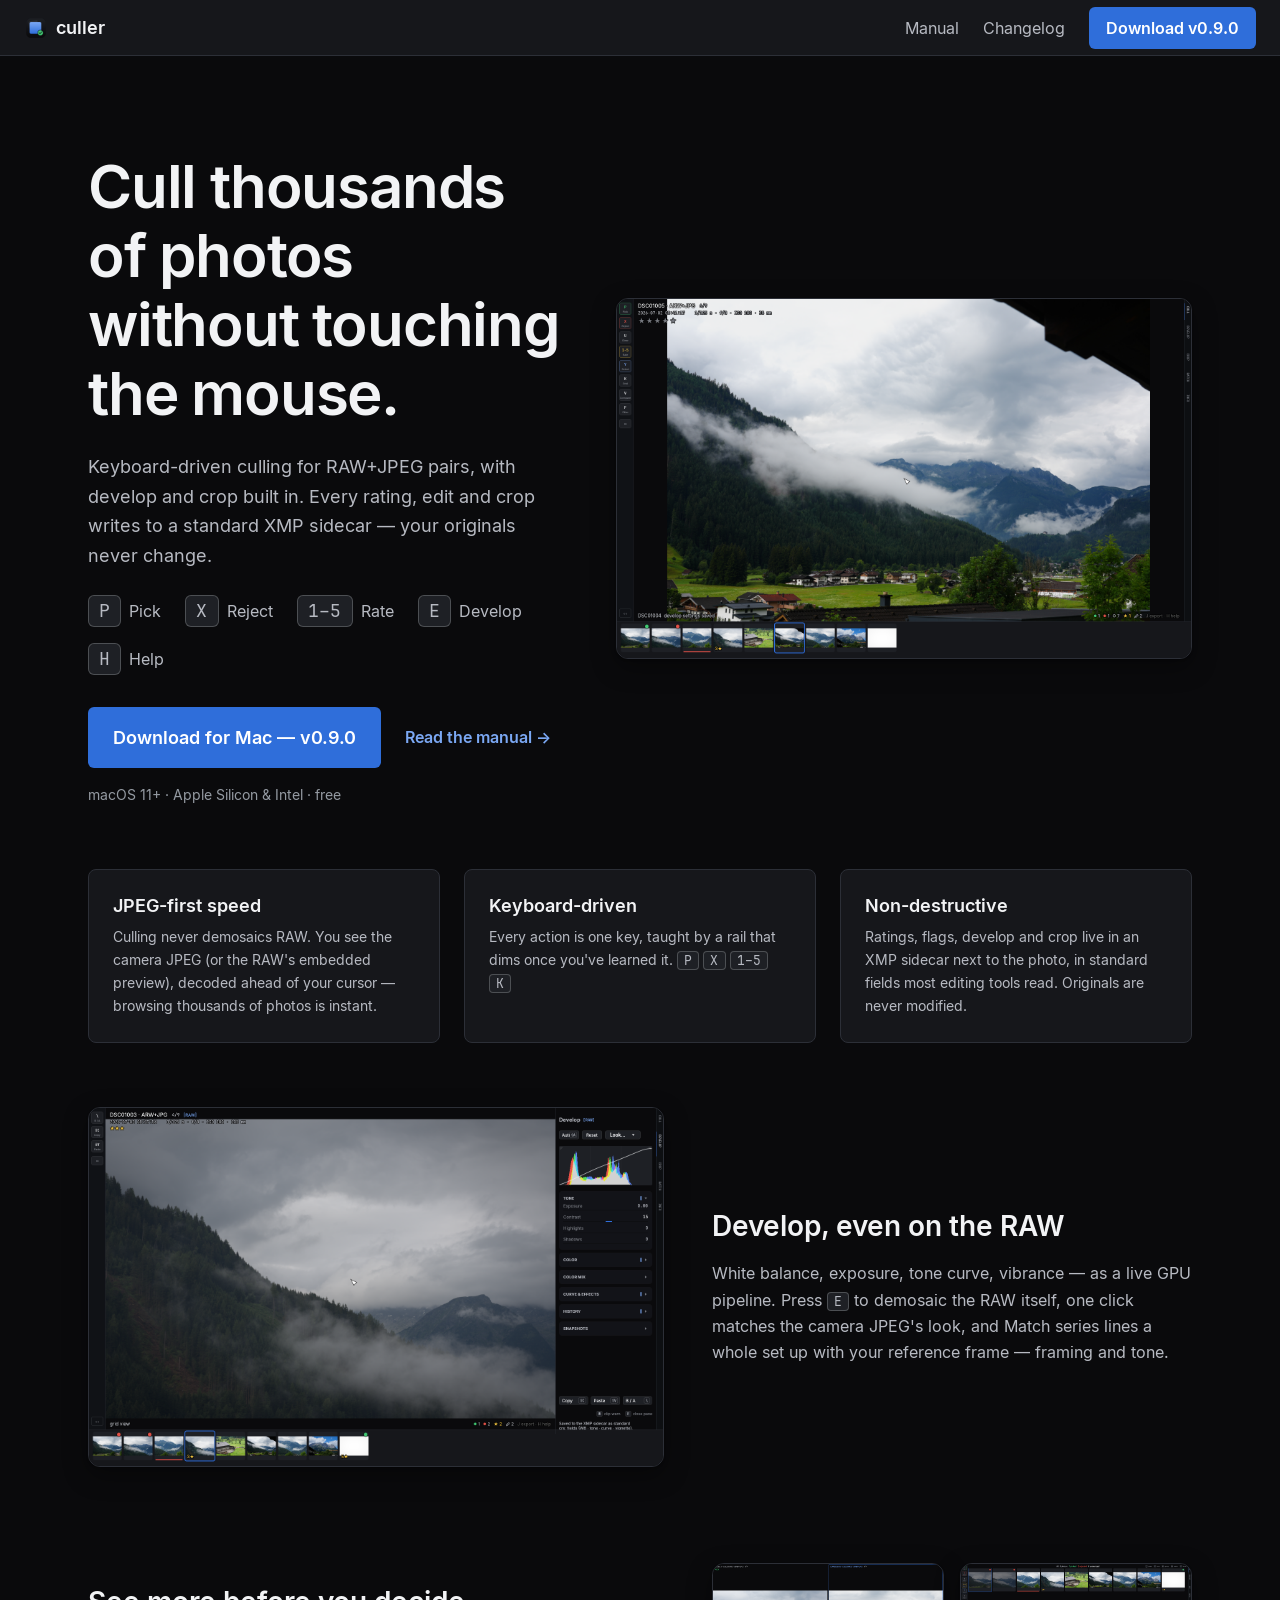
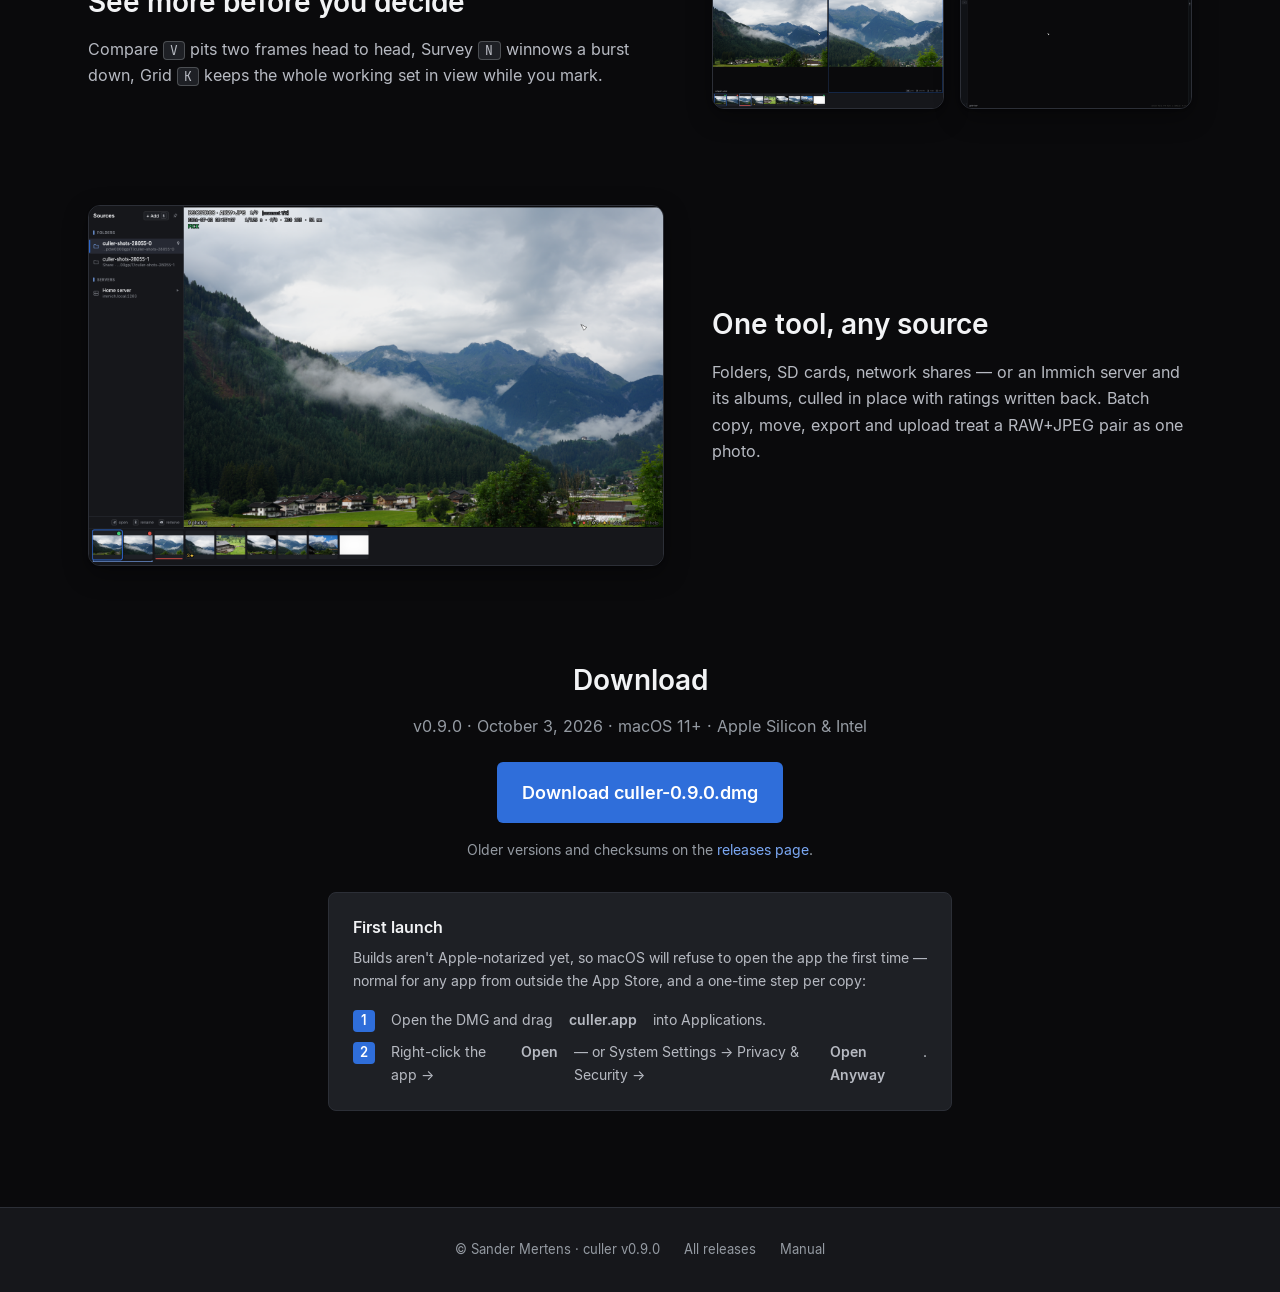
==== commit e4865699: "site: v0.9.0" ====
--- a/index.html
+++ b/index.html
@@ -22,14 +22,14 @@
   <nav class="nav-links">
     <a href="https://mertenssander.github.io/culler-releases/manual/">Manual</a>
     <a href="https://mertenssander.github.io/culler-releases/changelog/">Changelog</a>
-    <a class="btn btn--accent" href="https://mertenssander.github.io/culler-releases/#download">Download v0.8.0</a>
+    <a class="btn btn--accent" href="https://mertenssander.github.io/culler-releases/#download">Download v0.9.0</a>
   </nav>
   <details class="nav-menu">
     <summary aria-label="Menu">Menu</summary>
     <div class="nav-menu-panel">
       <a href="https://mertenssander.github.io/culler-releases/manual/">Manual</a>
       <a href="https://mertenssander.github.io/culler-releases/changelog/">Changelog</a>
-      <a href="https://mertenssander.github.io/culler-releases/#download">Download v0.8.0</a>
+      <a href="https://mertenssander.github.io/culler-releases/#download">Download v0.9.0</a>
     </div>
   </details>
 </header>
@@ -55,7 +55,7 @@
       <li><kbd class="keycap keycap--lg">H</kbd> Help</li>
     </ul>
     <div class="hero-cta">
-      <a class="btn btn--accent btn--lg" href="https:&#x2F;&#x2F;github.com&#x2F;mertenssander&#x2F;culler-releases&#x2F;releases&#x2F;download&#x2F;v0.8.0&#x2F;culler-0.8.0.dmg">Download for Mac — v0.8.0</a>
+      <a class="btn btn--accent btn--lg" href="https:&#x2F;&#x2F;github.com&#x2F;mertenssander&#x2F;culler-releases&#x2F;releases&#x2F;download&#x2F;v0.9.0&#x2F;culler-0.9.0.dmg">Download for Mac — v0.9.0</a>
       <a class="link-arrow" href="https://mertenssander.github.io/culler-releases/manual/">Read the manual →</a>
     </div>
     <p class="hero-meta">macOS 11+ · Apple Silicon &amp; Intel · free</p>
@@ -96,8 +96,8 @@
     <h2>Develop, even on the RAW</h2>
     <p>White balance, exposure, tone curve, vibrance — as a live GPU
     pipeline. Press <kbd class="keycap">E</kbd> to demosaic the RAW itself, one
-    click matches the camera JPEG's look, and Match Look grades a whole
-    burst against your reference frame.</p>
+    click matches the camera JPEG's look, and Match series lines a whole
+    set up with your reference frame — framing and tone.</p>
   </div>
 </section>
 
@@ -131,9 +131,9 @@
 
 <section class="download" id="download">
   <h2>Download</h2>
-  <p class="download-meta">v0.8.0 · October  1, 2026 ·
+  <p class="download-meta">v0.9.0 · October  3, 2026 ·
   macOS 11+ · Apple Silicon &amp; Intel</p>
-  <a class="btn btn--accent btn--lg" href="https:&#x2F;&#x2F;github.com&#x2F;mertenssander&#x2F;culler-releases&#x2F;releases&#x2F;download&#x2F;v0.8.0&#x2F;culler-0.8.0.dmg">Download culler-0.8.0.dmg</a>
+  <a class="btn btn--accent btn--lg" href="https:&#x2F;&#x2F;github.com&#x2F;mertenssander&#x2F;culler-releases&#x2F;releases&#x2F;download&#x2F;v0.9.0&#x2F;culler-0.9.0.dmg">Download culler-0.9.0.dmg</a>
   <p class="download-alt">Older versions and checksums on the
   <a href="https://github.com/mertenssander/culler-releases/releases">releases page</a>.</p>
   <div class="firstlaunch">
@@ -151,7 +151,7 @@
 
 </main>
 <footer class="footer">
-  <span>© Sander Mertens · culler v0.8.0</span>
+  <span>© Sander Mertens · culler v0.9.0</span>
   <a href="https://github.com/mertenssander/culler-releases/releases">All releases</a>
   <a href="https://mertenssander.github.io/culler-releases/manual/">Manual</a>
 </footer>
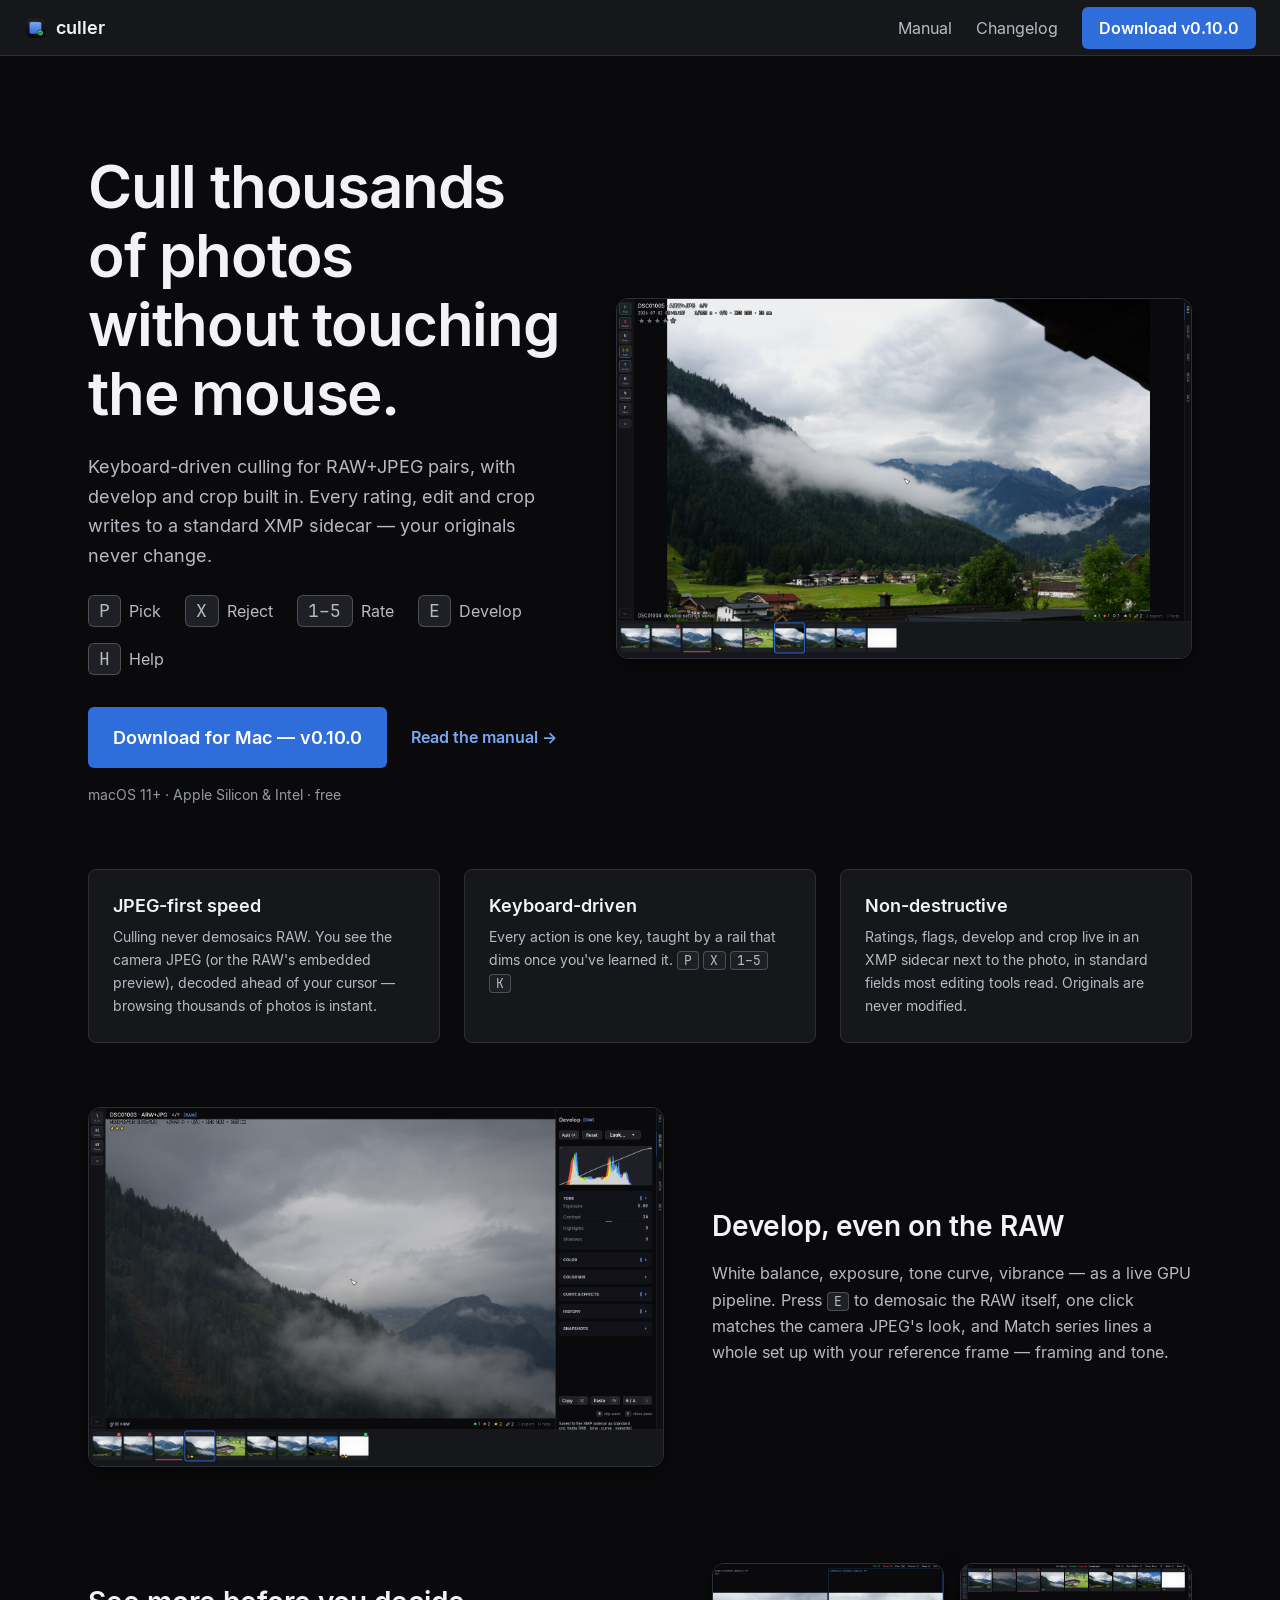
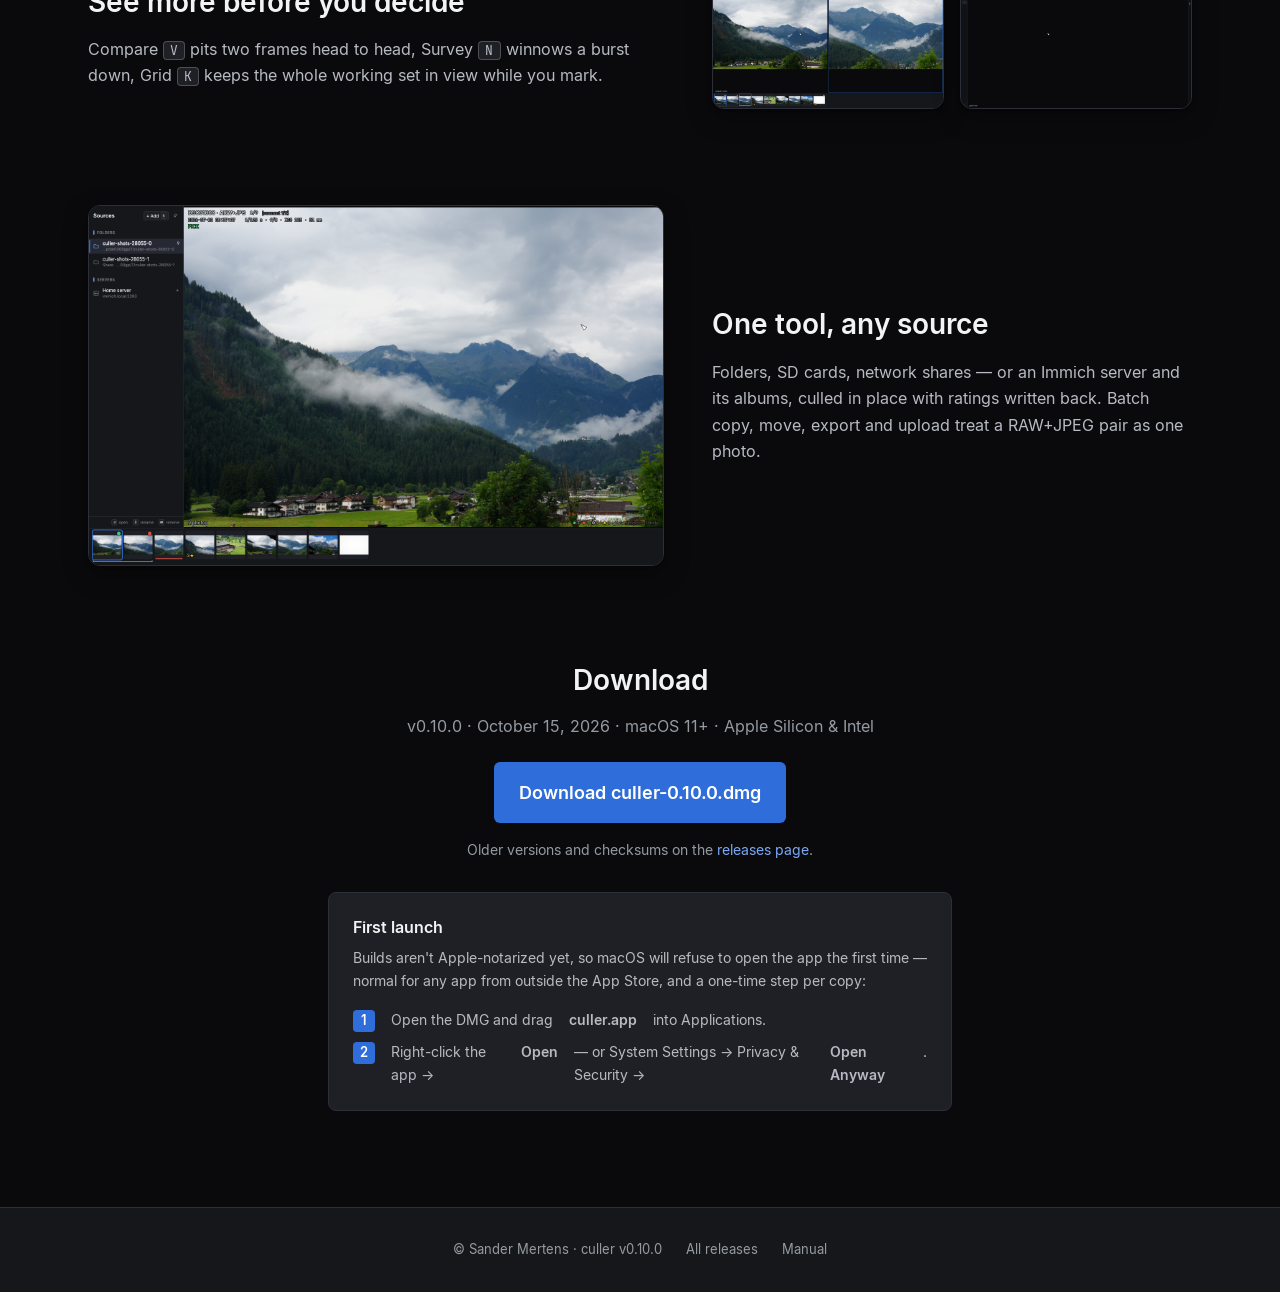
==== commit 5fa5e549: "site: v0.10.0" ====
--- a/index.html
+++ b/index.html
@@ -22,14 +22,14 @@
   <nav class="nav-links">
     <a href="https://mertenssander.github.io/culler-releases/manual/">Manual</a>
     <a href="https://mertenssander.github.io/culler-releases/changelog/">Changelog</a>
-    <a class="btn btn--accent" href="https://mertenssander.github.io/culler-releases/#download">Download v0.9.0</a>
+    <a class="btn btn--accent" href="https://mertenssander.github.io/culler-releases/#download">Download v0.10.0</a>
   </nav>
   <details class="nav-menu">
     <summary aria-label="Menu">Menu</summary>
     <div class="nav-menu-panel">
       <a href="https://mertenssander.github.io/culler-releases/manual/">Manual</a>
       <a href="https://mertenssander.github.io/culler-releases/changelog/">Changelog</a>
-      <a href="https://mertenssander.github.io/culler-releases/#download">Download v0.9.0</a>
+      <a href="https://mertenssander.github.io/culler-releases/#download">Download v0.10.0</a>
     </div>
   </details>
 </header>
@@ -55,7 +55,7 @@
       <li><kbd class="keycap keycap--lg">H</kbd> Help</li>
     </ul>
     <div class="hero-cta">
-      <a class="btn btn--accent btn--lg" href="https:&#x2F;&#x2F;github.com&#x2F;mertenssander&#x2F;culler-releases&#x2F;releases&#x2F;download&#x2F;v0.9.0&#x2F;culler-0.9.0.dmg">Download for Mac — v0.9.0</a>
+      <a class="btn btn--accent btn--lg" href="https:&#x2F;&#x2F;github.com&#x2F;mertenssander&#x2F;culler-releases&#x2F;releases&#x2F;download&#x2F;v0.10.0&#x2F;culler-0.10.0.dmg">Download for Mac — v0.10.0</a>
       <a class="link-arrow" href="https://mertenssander.github.io/culler-releases/manual/">Read the manual →</a>
     </div>
     <p class="hero-meta">macOS 11+ · Apple Silicon &amp; Intel · free</p>
@@ -131,9 +131,9 @@
 
 <section class="download" id="download">
   <h2>Download</h2>
-  <p class="download-meta">v0.9.0 · October  3, 2026 ·
+  <p class="download-meta">v0.10.0 · October 15, 2026 ·
   macOS 11+ · Apple Silicon &amp; Intel</p>
-  <a class="btn btn--accent btn--lg" href="https:&#x2F;&#x2F;github.com&#x2F;mertenssander&#x2F;culler-releases&#x2F;releases&#x2F;download&#x2F;v0.9.0&#x2F;culler-0.9.0.dmg">Download culler-0.9.0.dmg</a>
+  <a class="btn btn--accent btn--lg" href="https:&#x2F;&#x2F;github.com&#x2F;mertenssander&#x2F;culler-releases&#x2F;releases&#x2F;download&#x2F;v0.10.0&#x2F;culler-0.10.0.dmg">Download culler-0.10.0.dmg</a>
   <p class="download-alt">Older versions and checksums on the
   <a href="https://github.com/mertenssander/culler-releases/releases">releases page</a>.</p>
   <div class="firstlaunch">
@@ -151,7 +151,7 @@
 
 </main>
 <footer class="footer">
-  <span>© Sander Mertens · culler v0.9.0</span>
+  <span>© Sander Mertens · culler v0.10.0</span>
   <a href="https://github.com/mertenssander/culler-releases/releases">All releases</a>
   <a href="https://mertenssander.github.io/culler-releases/manual/">Manual</a>
 </footer>
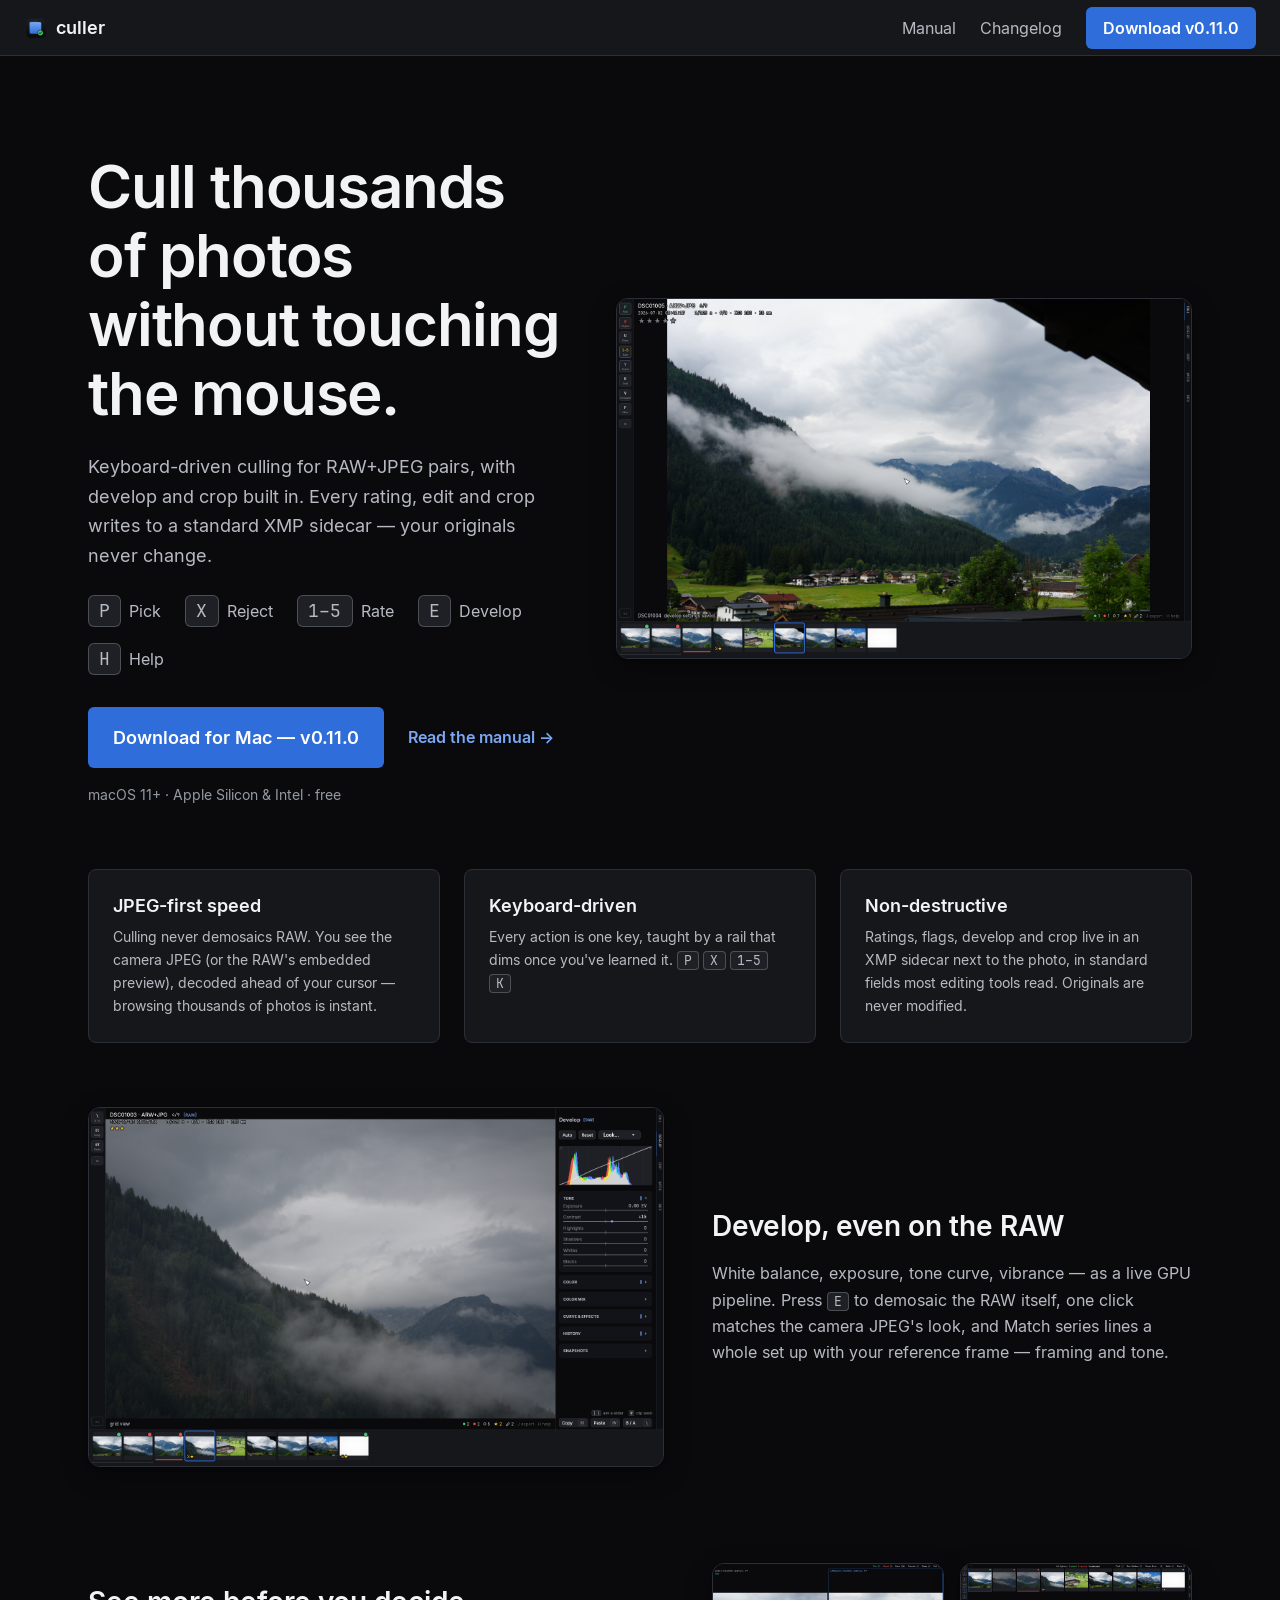
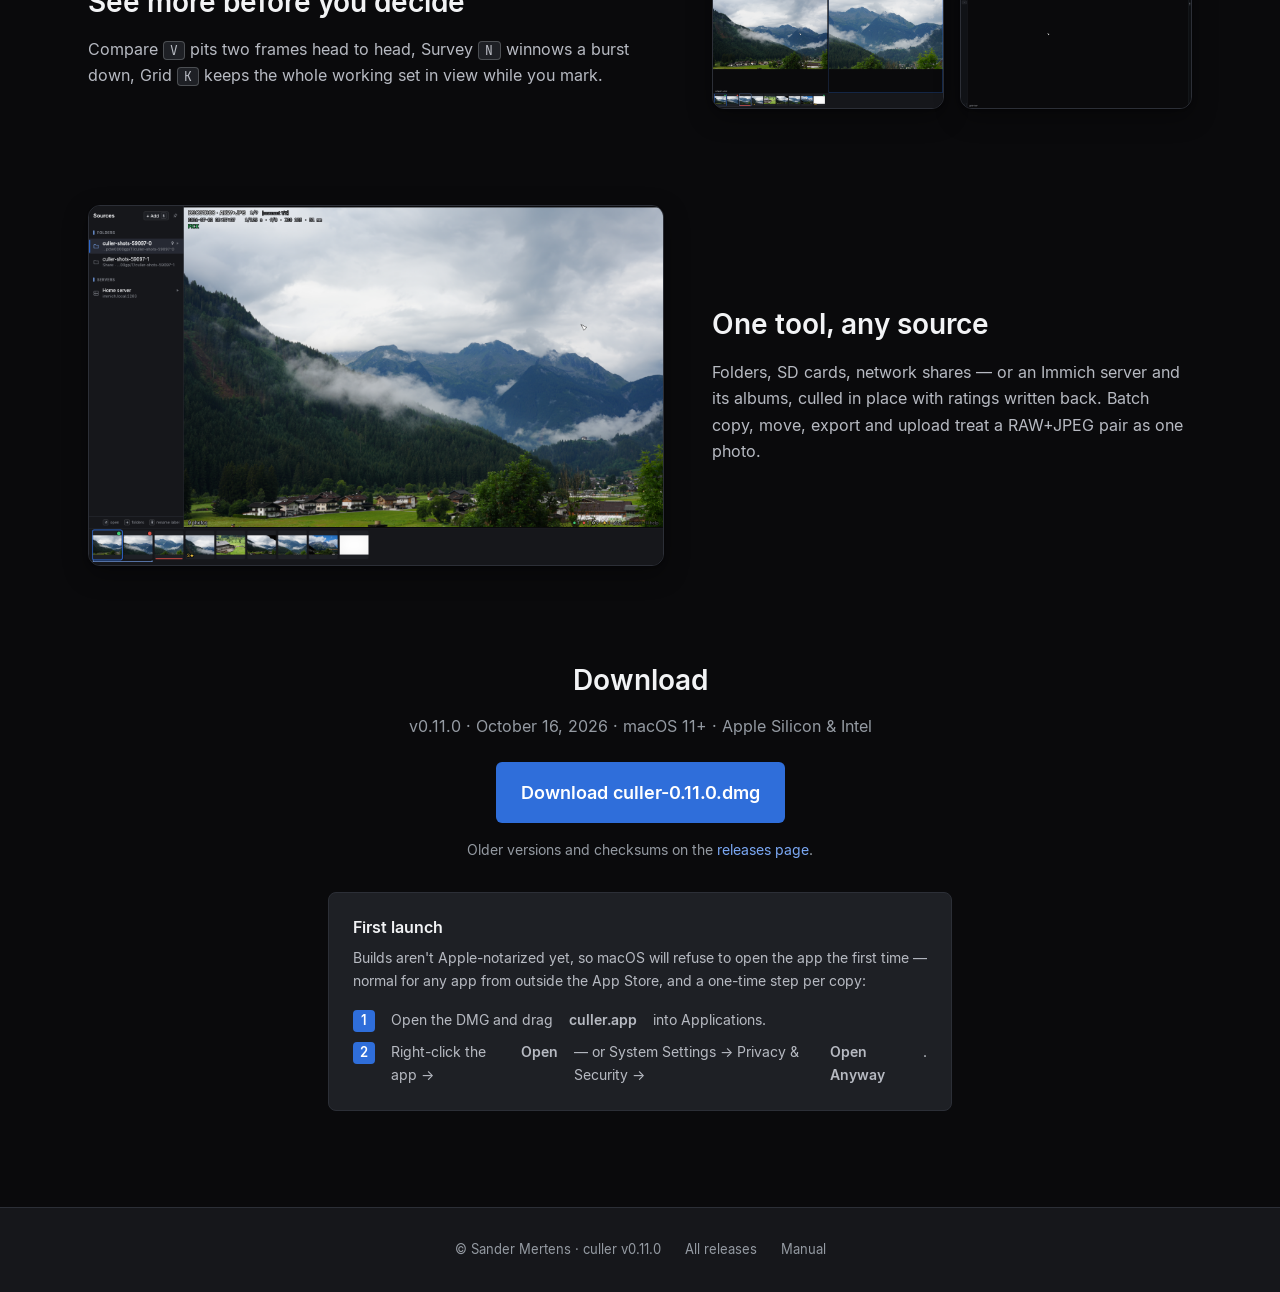
==== commit f4af7a1e: "site: v0.11.0" ====
--- a/index.html
+++ b/index.html
@@ -22,14 +22,14 @@
   <nav class="nav-links">
     <a href="https://mertenssander.github.io/culler-releases/manual/">Manual</a>
     <a href="https://mertenssander.github.io/culler-releases/changelog/">Changelog</a>
-    <a class="btn btn--accent" href="https://mertenssander.github.io/culler-releases/#download">Download v0.10.0</a>
+    <a class="btn btn--accent" href="https://mertenssander.github.io/culler-releases/#download">Download v0.11.0</a>
   </nav>
   <details class="nav-menu">
     <summary aria-label="Menu">Menu</summary>
     <div class="nav-menu-panel">
       <a href="https://mertenssander.github.io/culler-releases/manual/">Manual</a>
       <a href="https://mertenssander.github.io/culler-releases/changelog/">Changelog</a>
-      <a href="https://mertenssander.github.io/culler-releases/#download">Download v0.10.0</a>
+      <a href="https://mertenssander.github.io/culler-releases/#download">Download v0.11.0</a>
     </div>
   </details>
 </header>
@@ -55,7 +55,7 @@
       <li><kbd class="keycap keycap--lg">H</kbd> Help</li>
     </ul>
     <div class="hero-cta">
-      <a class="btn btn--accent btn--lg" href="https:&#x2F;&#x2F;github.com&#x2F;mertenssander&#x2F;culler-releases&#x2F;releases&#x2F;download&#x2F;v0.10.0&#x2F;culler-0.10.0.dmg">Download for Mac — v0.10.0</a>
+      <a class="btn btn--accent btn--lg" href="https:&#x2F;&#x2F;github.com&#x2F;mertenssander&#x2F;culler-releases&#x2F;releases&#x2F;download&#x2F;v0.11.0&#x2F;culler-0.11.0.dmg">Download for Mac — v0.11.0</a>
       <a class="link-arrow" href="https://mertenssander.github.io/culler-releases/manual/">Read the manual →</a>
     </div>
     <p class="hero-meta">macOS 11+ · Apple Silicon &amp; Intel · free</p>
@@ -131,9 +131,9 @@
 
 <section class="download" id="download">
   <h2>Download</h2>
-  <p class="download-meta">v0.10.0 · October 15, 2026 ·
+  <p class="download-meta">v0.11.0 · October 16, 2026 ·
   macOS 11+ · Apple Silicon &amp; Intel</p>
-  <a class="btn btn--accent btn--lg" href="https:&#x2F;&#x2F;github.com&#x2F;mertenssander&#x2F;culler-releases&#x2F;releases&#x2F;download&#x2F;v0.10.0&#x2F;culler-0.10.0.dmg">Download culler-0.10.0.dmg</a>
+  <a class="btn btn--accent btn--lg" href="https:&#x2F;&#x2F;github.com&#x2F;mertenssander&#x2F;culler-releases&#x2F;releases&#x2F;download&#x2F;v0.11.0&#x2F;culler-0.11.0.dmg">Download culler-0.11.0.dmg</a>
   <p class="download-alt">Older versions and checksums on the
   <a href="https://github.com/mertenssander/culler-releases/releases">releases page</a>.</p>
   <div class="firstlaunch">
@@ -151,7 +151,7 @@
 
 </main>
 <footer class="footer">
-  <span>© Sander Mertens · culler v0.10.0</span>
+  <span>© Sander Mertens · culler v0.11.0</span>
   <a href="https://github.com/mertenssander/culler-releases/releases">All releases</a>
   <a href="https://mertenssander.github.io/culler-releases/manual/">Manual</a>
 </footer>
